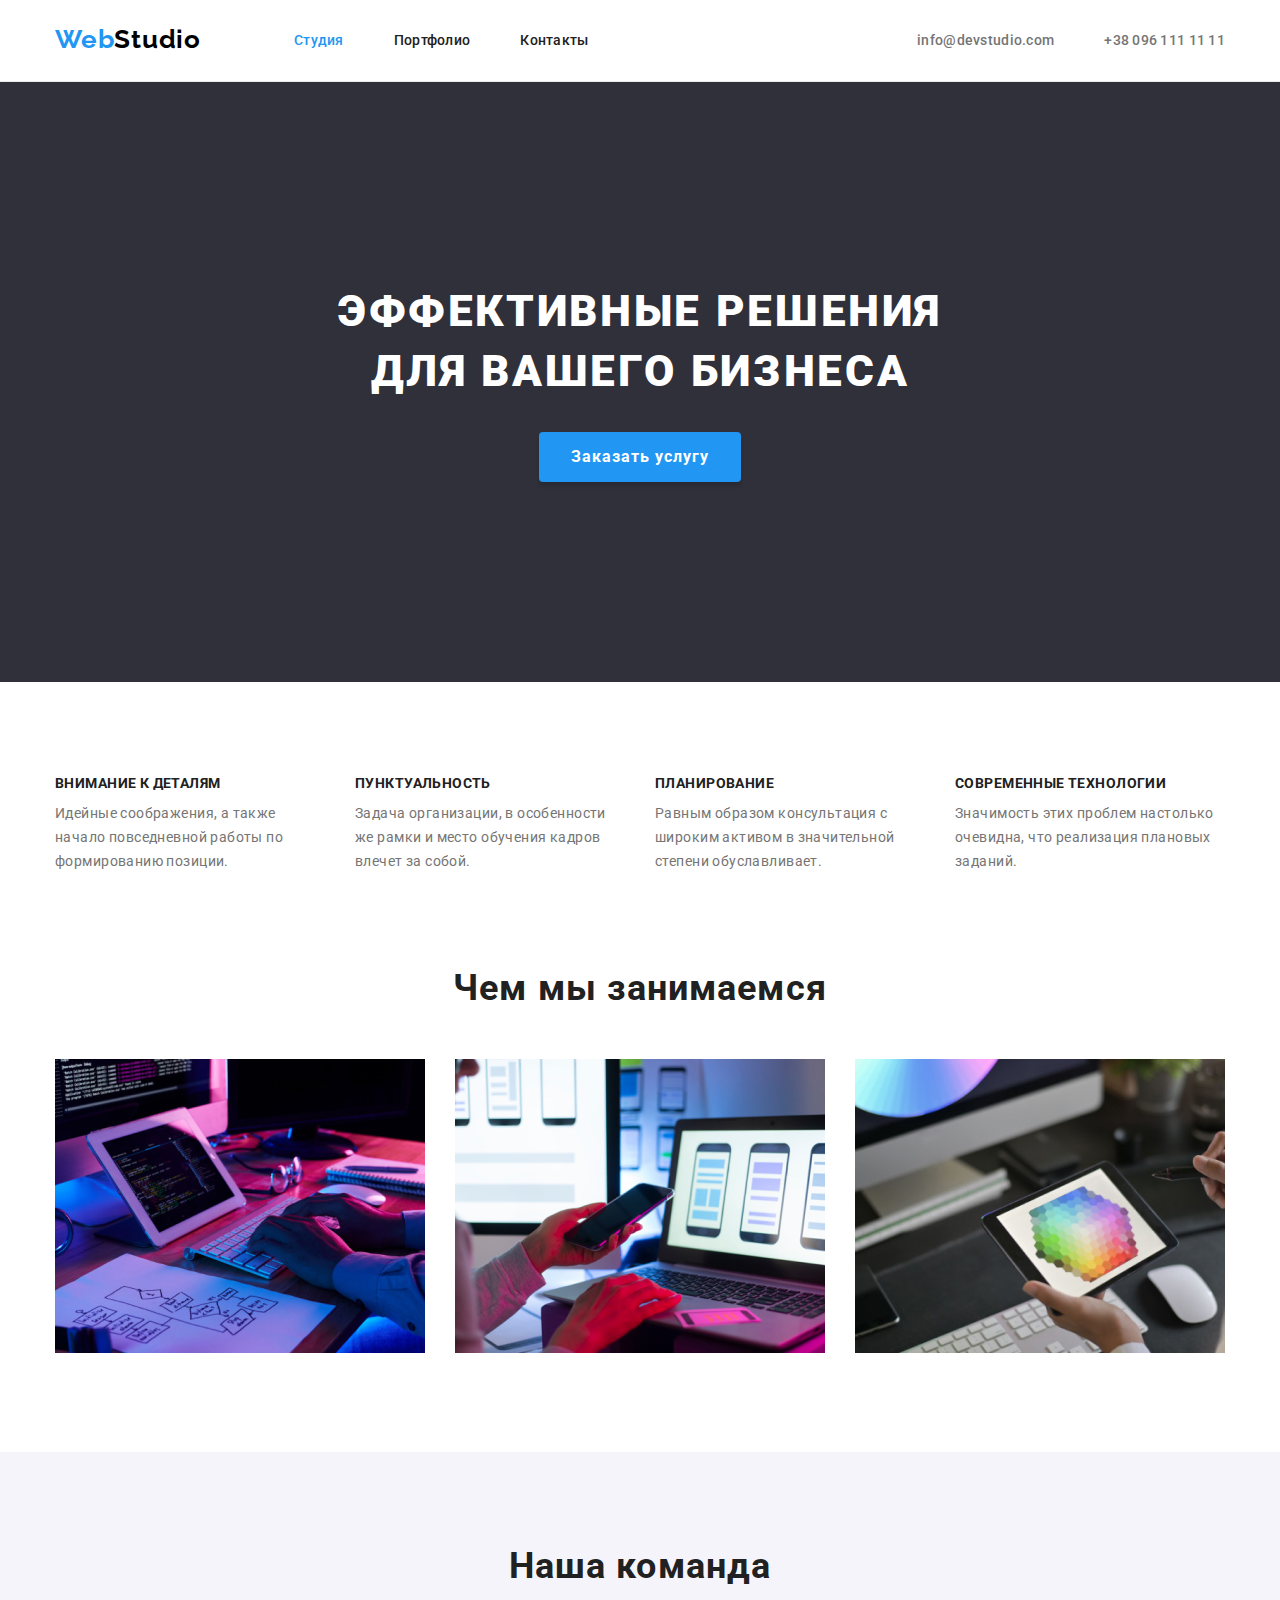
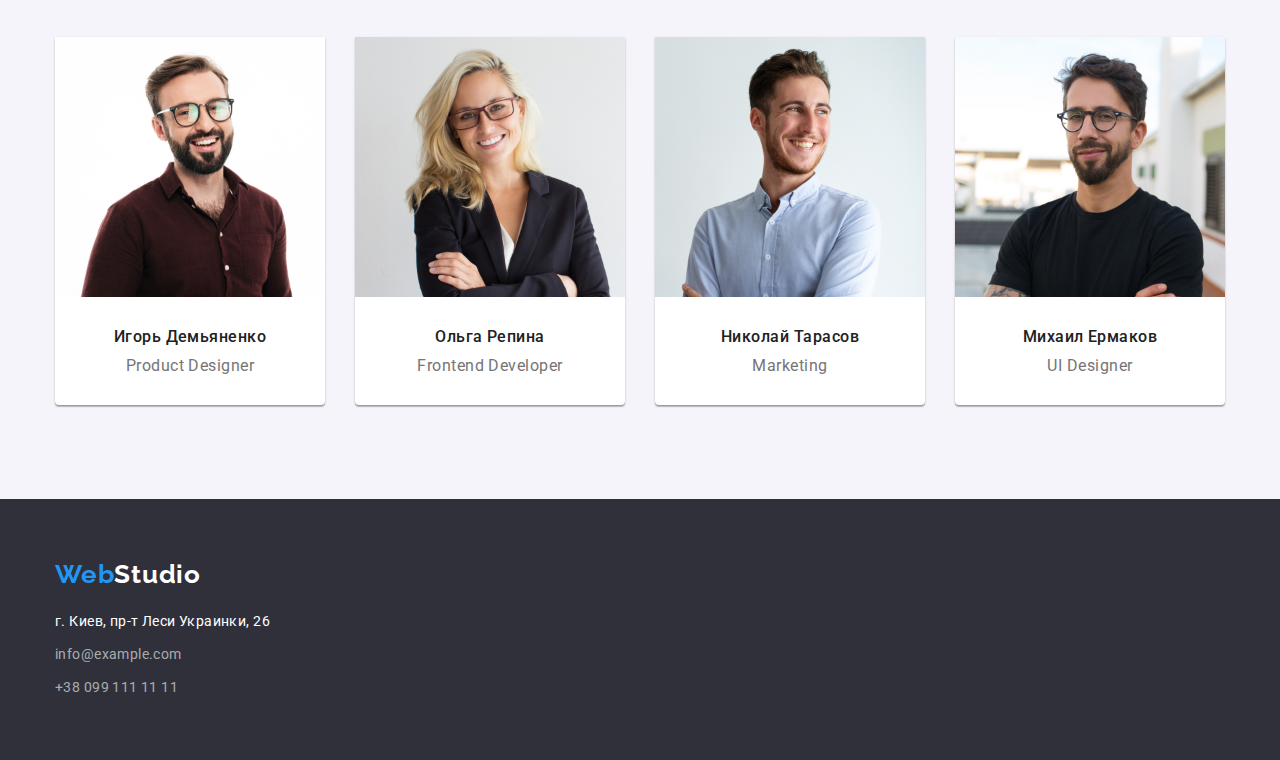
==== index.html @ f36d1ca5 "Додала всі файли" ====
<!DOCTYPE html>
<html lang="ru">
<head>
  <meta charset="UTF-8">
  <meta http-equiv="X-UA-Compatible" content="IE=edge">
  <meta name="viewport" content="width=device-width, initial-scale=1.0">
  <title>WebStudio</title>
  <link rel="preconnect" href="https://fonts.googleapis.com">
  <link rel="preconnect" href="https://fonts.gstatic.com" crossorigin>
  <link href="https://fonts.googleapis.com/css2?family=Raleway:wght@700&family=Roboto:wght@400;500;700;900&display=swap"
    rel="stylesheet">
    <link rel="stylesheet" href="./css/modern-normalize.css">
      <link rel="stylesheet" href="./css/styles.css">
</head>
<body>
  <!-- Шапка сторінки з логотипом (верхній блок)-->
   
  <header class="hdr">
    <div class="container">
    <nav class="main-nav" >
      <a class="logo" href="./index.html"><span class="logo-web">Web</span>Studio</a>
      <!-- Навігація на інші сторінки -->
        <ul class="site-nav list">
          <li class="item"><a class="link studio" href="/index.html">Студия</a></li>
          <li class="item"><a class="link" href="./portfolio.html">Портфолио</a></li>
          <li class="item"><a class="link" href="">Контакты</a></li>
        </ul>
    <ul class="haeder-contact list">
        <li class="item"><a class="h-link" href="mailto:info@devstudio.com">info@devstudio.com</a></li>
        <li class="item"><a class="h-link" href="tel:+380961111111">+38 096 111 11 11</a></li>
    </ul>
  </nav>
    </div>
  </header>
  <!-- Унікальний контент сторінки (3 блоки)-->
  <main>
    <!--Эффективные решения для вашего бизнеса-->
      <section class="order">
        <div class="container">
      <h1 class="section-title one">Эффективные решения для вашего бизнеса</h1>
      <button type="button" class="button-order"> Заказать услугу</button>
    </div>
  </section>
    
    <!--Чем мы занимаемся-->
    <section class="section feature">
      <div class="container">
      <h2 class="feature-title">Особенности</h2>
        <ul class="feature-list list">
          <li class="item">
            <h3 class="title">Внимание к деталям</h3>
            <p>Идейные соображения, а также начало повседневной работы по формированию позиции.</p>
          </li> 
          <li class="item">
            <h3 class="title">Пунктуальность</h3> 
            <p>Задача организации, в особенности же рамки и место обучения кадров влечет за собой.</p>
          </li>
          <li class="item">
              <h3 class="title">Планирование</h3>
              <p>Равным образом консультация с широким активом в значительной степени обуславливает.</p>
          </li>
          <li class="item">
              <h3 class="title">Современные технологии</h3>
              <p>Значимость этих проблем настолько очевидна, что реализация плановых заданий.</p>
          </li>
            </ul>
            </div>
      </section>
      <section class="section work">
        <div class="container">
        <h2 class="section-title work">Чем мы занимаемся</h2>
        <ul class="work-list list">
          <li class="item"><img src="./images/box1.jpg" alt="photo1" width="370"></li>
          <li class="item"><img src="./images/box2.jpg" alt="photo2" width="370"></li>
          <li class="item"><img src="./images/box3.jpg" alt="photo3" width="370"></li>
        </ul>
        </div>
      </section>
    <!--Наша команда-->
    <section class="section team">
      <div class="container">
      <h2 class="section-title team">Наша команда</h2>
      <ul class="team-list list">
        <li class="item">
          <img class="team-card" src="./images/img.jpg" alt="Игорь Демьяненко" width="270">
          <div class="team-title-text">
          <h3 class="title-team" >Игорь Демьяненко</h3>
          <p class="team-text">Product Designer</p></div>
        </li>
        <li class="item">
          <img class="team-card" src="./images/img(1).jpg" alt="Ольга Репина" width="270">
          <div class="team-title-text">
          <h3 class="title-team" >Ольга Репина</h3>
          <p class="team-text">Frontend Developer</p>
        </div>
        </li>
        <li class="item">
          <img class="team-card" src="./images/img(2).jpg" alt="Николай Тарасов" width="270">
          <div class="team-title-text">
          <h3 class="title-team" >Николай Тарасов</h3>
          <p class="team-text">Marketing</p></div>
        </li>
        <li class="item">
          <img class="team-card" src="./images/img(3).jpg" alt="Михаил Ермаков" width="270">
          <div class="team-title-text">
          <h3 class="title-team" >Михаил Ермаков</h3>
          <p class="team-text">UI Designer</p></div>
        </li>
      </ul>
      </div>
    </section>
  </main>
  <!-- Підвал сторінки (нижня частина)-->
  <footer class="footer-list">
    <div class="container footer">
    <!-- Копірайт -->
    <a class="logo-footer" href="./index.html"> <span class="logo-web">Web</span>Studio</a>
    <!-- Посилання на соцмережі -->
    <address>
    <ul class="contact list">
      <li><a class="contact-adres" href="https://goo.gl/maps/HZU3c6R3okZjk7ic6" target="_blank" rel="noopener noreferrer">г. Киев, пр-т Леси Украинки, 26</a></li>
      <li><a class="contact-mail" href="mailto:info@example.com">info@example.com</a></li>
      <li><a class="contact-tel" href="tel:+380991111111">+38 099 111 11 11</a></li>
    </ul>
    </address>
    </div>
  </footer>
</body>
</html>
---- css/styles.css ----
:root{
  --primary-text-color:#757575;
  --title-color:#212121;
  --link-hover-color: #2196F3;
  --primary-bg-color: #2F303A;
  --bg-color-wite: #fff;
  --bg-color-grey: #F5F4FA;

}

body {
margin: 0 0 0 0;  
font-family: Roboto,sans-serif;
background: #fff;
color: var(--primary-text-color);
font-size: 14px;
line-height: 1.33;
}

h2, h3, p {
  margin: 0;
}

ul{
  margin: 0;
  padding: 0;
}


.container {
  width: 1200px;
  margin-top: 0;
  margin-bottom: 0;
  margin-right: auto;
  margin-left: auto;
 padding-left: 15px;
 padding-right: 15px;
}

.list{

padding-top: 0;
padding-bottom: 0;
padding-right: 0;
padding-left: 0;
margin-top: 0;
margin-bottom: 0; 
margin-left: 0; 
margin-right: 0;
list-style: none;
}

.hdr{
border-bottom: 1px solid 
#ECECEC;
}
.main-nav{
  display: flex;
  align-items: center;
}
.logo {
padding-top: 24px;
padding-bottom: 25px;
display: block;
font-family: 'Raleway';
font-weight: 700;
font-size: 26px;
line-height: 1.2;
letter-spacing: 0.03em;
color: black;
text-decoration:none;
}

.logo:hover{
color: var(--link-hover-color);
}

.logo-web{
color: var(--link-hover-color)
}

/* .logo.up{
  display: flex;
  /* margin-left: 215px;
  margin-top: 24px;
  margin-right: 1240px;
  width: 145px;
  height: 31px; */

/* site-nav */
.site-nav{
display: flex; 
margin-left: 93px;
}

/* .site-nav .item:not(:last-child){
  margin-right: 50px;
} */

.site-nav .item + .item{
  margin-left: 50px;
}


.site-nav .link {
display: block;
padding-top: 32px;
padding-bottom: 32px;

color: #212121;
font-style: normal;
font-weight: 500;
font-size: 14px;
line-height: 1.2;
letter-spacing: 0.02em;
text-decoration:none;

}

.site-nav .link:hover,
.site-nav .link:focus
{
color: var(--link-hover-color);
}

.link.studio{
  color: var(--link-hover-color);
}

.haeder-contact {
  display: flex;
  margin-left: auto;
}

.haeder-contact .item + .item {
  margin-left: 50px; 
}

.haeder-contact .h-link {
display: flex;
padding-top: 32px;
padding-bottom: 32px;
color: var(--primary-text-color);
text-decoration:none;
font-style: normal;
font-weight: 500;
font-size: 14px;
line-height: 1.2;
letter-spacing: 0.02em;
}

.haeder-contact .h-link:hover,
.haeder-contact .h-link:focus 
{
color: var(--link-hover-color)
}
 
/* section */
.section-title{
color: var(--title-color);
}

/* .section-title.center
{
  text-align: center;
} */

.order{
background-color: var(--primary-bg-color);
padding-top: 200px;
padding-bottom: 200px;

align-items: center;
text-align: center;

}

.section-title.one
{
margin-top: 0;
margin-bottom: 30px;
margin-left: auto;
margin-right: auto;
width: 696px;
height: 120px;

font-weight: 900;
font-size: 44px;
line-height: 1.36;
letter-spacing: 0.06em;
text-transform: uppercase;
color: #fff;

}

.button-order {
min-width: 200px;
height: 50px;
padding-top: 10px;
padding-bottom: 10px;
padding-right: 32px;
padding-left: 32px;
margin-right: 484px;
margin-left: 484px;

border-radius: 4px;
border: transparent;
background: var(--link-hover-color);
box-shadow: 0px 4px 4px rgba(0, 0, 0, 0.15);
font-family:inherit;
font-weight: 700;
font-size: 16px;
line-height: 1.87;
letter-spacing: 0.06em;

cursor: pointer;
color: #FFFFFF;
}

/* features  Особенности*/
.section.feature{
 padding-top: 94px;
 padding-bottom: 94px;
 padding-left: 0;
 padding-right: 0;
 background-color: var(--bg-color-wite);
}

.feature-list{
  display: flex;
}

.feature-list .item{
  width: 270px;
}

.feature-list .item p{
line-height: 1.71;
letter-spacing: 0.03em;
}

.feature-list .item + .item{
  margin-left: 30px;
}

.feature-title{
font-size: 0;
}

.feature-list .title {
margin-top: 0;
margin-bottom: 10px;

color: var(--title-color);
font-weight: 700;
font-size: 14px;
line-height: 1.14;
letter-spacing: 0.03em;
text-transform: uppercase;
}

/* НАШИ РАБОТЫ */

.section.work{
  background-color: var(--bg-color-wite);
  padding-bottom: 94px;
}
.work-list{
  display: flex;
}

.work-list .item+.item{
  margin-left: 30px;
}



.team-list{
  display: flex;
}

.team-list .item{
background-color: #fff;
box-shadow: 0px 1px 3px rgba(0, 0, 0, 0.12), 0px 1px 1px rgba(0, 0, 0, 0.14), 0px 2px 1px rgba(0, 0, 0, 0.2);
border-radius: 0px 0px 4px 4px;
}

.team-list .item+.item{
  margin-left: 30px;
}
.team-card {
  display: block;
}

.title-team{
margin-bottom: 10px;
font-weight: 500;
font-size: 16px;
text-align: center;
line-height: 1.19;
letter-spacing: 0.03em;
color: var(--title-color);
}

.team-text{


font-size: 16px;
line-height: 1.19;
text-align: center;
letter-spacing: 0.03em;

color: var(--primary-text-color);
}

.team-title-text{
padding-top: 30px;
padding-bottom: 30px;
}

.section-title.work{
margin-bottom: 50px;
}

.section-title.work,
.section-title.team{
margin-top: 0;

font-weight: 700;
font-size: 36px;
line-height: 1.15;
text-align: center;
letter-spacing: 0.03em;

}

.section-title.team{
 
 margin-bottom: 50px;
}
.section.team {
  padding-top: 94px;
  padding-bottom: 94px;
  background: #F5F4FA;
}


/* footer */
.logo-footer{
display: block;

margin-bottom:20px;

font-family: 'Raleway';
font-weight: 700;
font-size: 26px;
line-height: 1.19;
letter-spacing: 0.03em;
color: #fff;
text-decoration:none;
}

.logo-footer:hover{
color: var(--link-hover-color);
}

.footer-list{
padding-top: 60px;
padding-bottom: 60px;
background-color: var(--primary-bg-color);
}

.contact-adres{
display: block;
margin-bottom: 9px;
font-style: normal;
font-size: 14px;
line-height: 1.71;
letter-spacing: 0.03em;
text-decoration:none;
color: #FFFFFF;
}

.contact-mail{
  display: block;
margin-bottom: 9px;
}

.contact-tel{
  display: block;

}

.contact-mail, .contact-tel{
color:rgba(255, 255,255, 0.6);
font-style: normal;
font-size: 14px;
line-height: 1.71;
letter-spacing: 0.03em;
text-decoration:none;
}

.contact-adres:hover,
.contact-mail:hover,
.contact-tel:hover{
  color: var(--link-hover-color);
}

.contact-adres:focus,
.contact-mail:focus,
.contact-tel:focus{
  color: var(--link-hover-color);
}

/* PORTFOLIO STYLES */

.portfolio-sec{
padding-top: 94px;
padding-bottom: 94px;
}
.link.portfolio{
  color: var(--link-hover-color);
}

.portf-title {
font-size: 0;
}

.buttons-port.list{
display: flex;
margin-bottom: 50px;
justify-content: center;

}

.buttons-port .item + .item{
  margin-left: 8px;
}

.button-portf{
padding-top: 6px;  
padding-bottom: 6px;
padding-right: 22px;
padding-left: 22px;
height: 38px;
background: #F5F4FA;
border: none;
border-radius: 4px;


font-family: inherit;
font-weight: 500;
font-size: 16px;
line-height: 1.62;
text-align: center;
letter-spacing: 0.03em;
cursor: pointer;
}

.button-portf:hover,
.button-portf:focus{
background: #2196F3;
box-shadow: 0px 3px 1px rgba(0, 0, 0, 0.1), 0px 1px 2px rgba(0, 0, 0, 0.08), 0px 2px 2px rgba(0, 0, 0, 0.12);
color: #FFFFFF;
}
.portfolio-list .item{
width: 370px;
margin: 15px;
}

.portfolio-list {
  display:flex;
  flex-wrap: wrap;
  margin: -15px;
 
}

.portf-card{
display: block;
}


.portf-list-title{

margin-bottom: 4px;

font-weight: 700;
font-size: 18px;
line-height: 2;
letter-spacing: 0.06em;
color: var(--title-color);
}

.portf-text{


font-size: 16px;
line-height: 1.88;
letter-spacing: 0.03em; 
color:var(--primary-text-color);
}

.card-border{
padding-top: 20px;
padding-bottom: 20px;
padding-left: 24px; 
padding-right: 24px;
margin: 0;
  border-left: 1px solid #EEEEEE;
  border-right: 1px solid #EEEEEE;
  border-bottom: 1px solid #EEEEEE;
}

/*
колір основного тексту #212121
колір h1 #FFFFFF
колір web #2196F3
колір p, mail tel (header) #757575
колір background #2F303A
колір background наша команда #F5F4FA ;
колір*/

/* ФОРМУЛА від ширини відняти суму зазорів, поділити на кількість елементів в рядку і забрати у останніх марджин */

/* .portfolio-list .item:nth-child(3n){
  margin-right: 0;
} */
/* .portfolio-list .item:nth-last-child(-n+3){
margin-bottom: 0;
} */
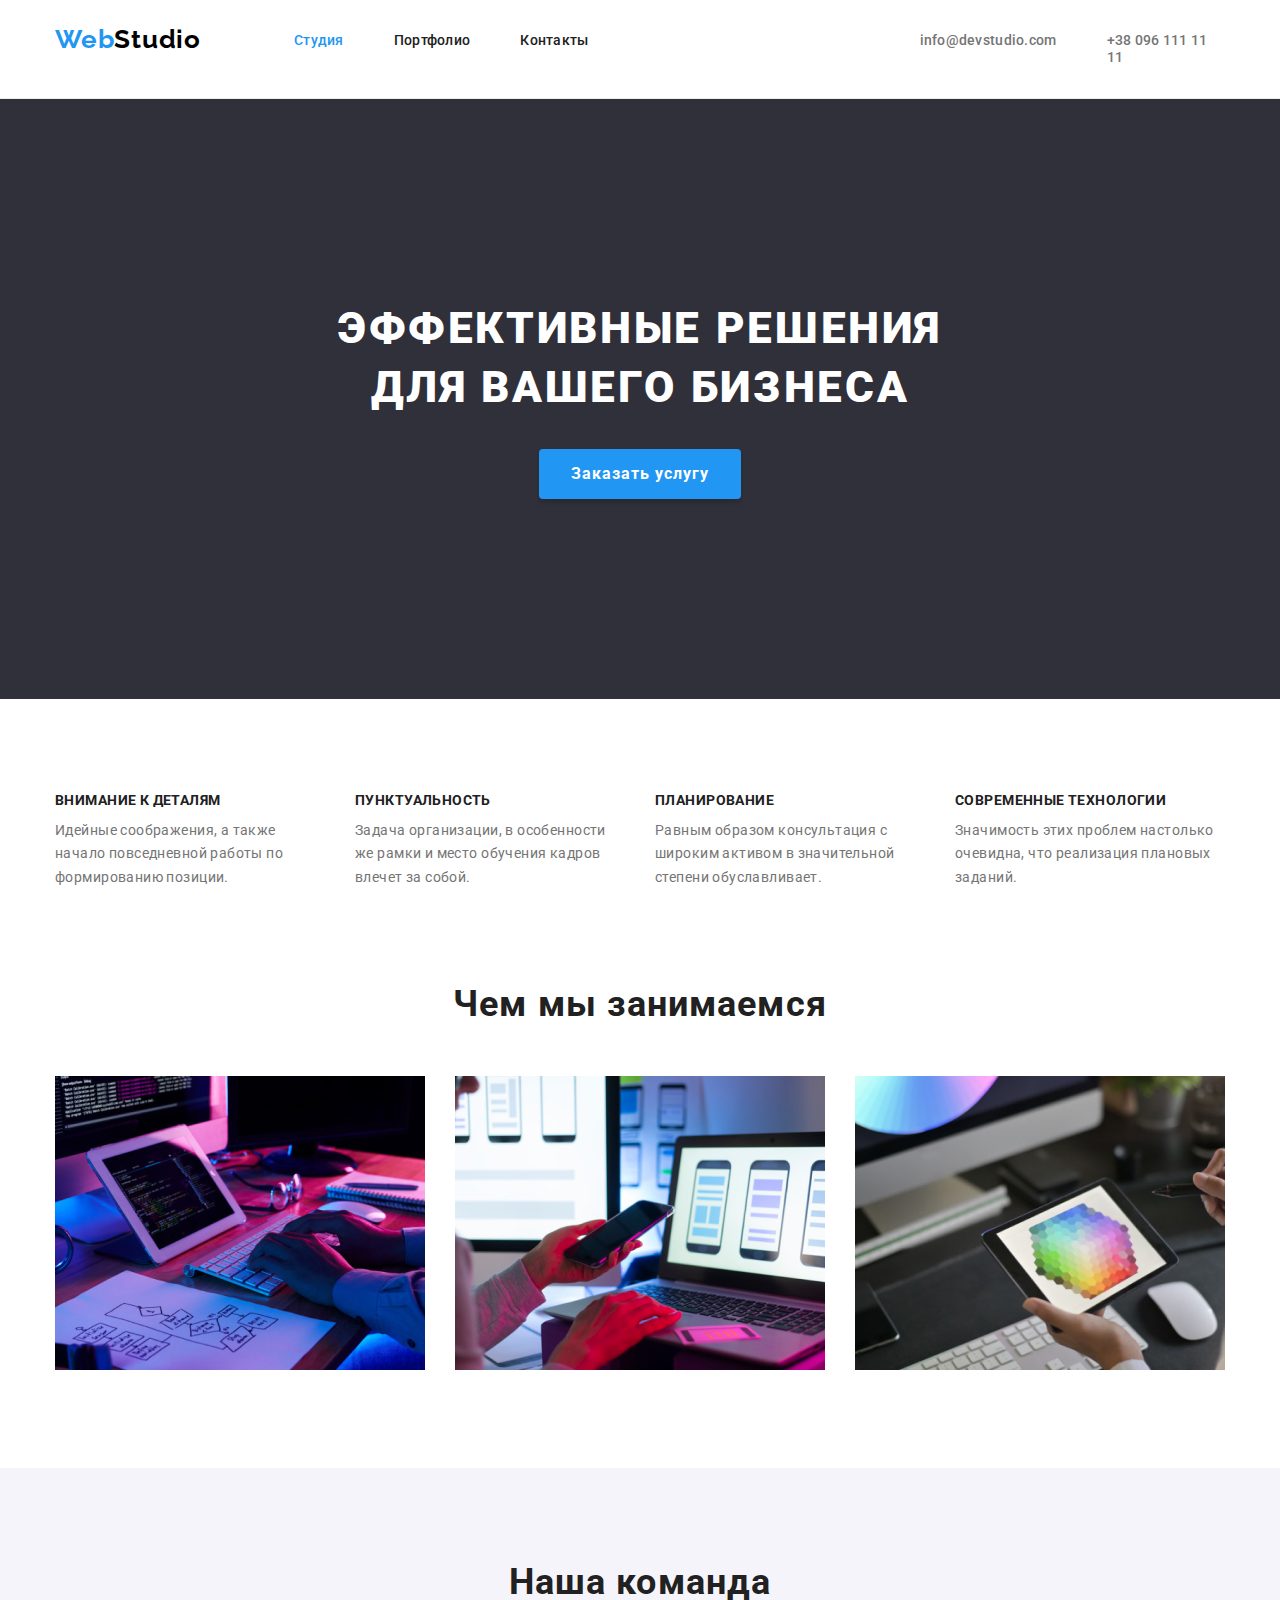
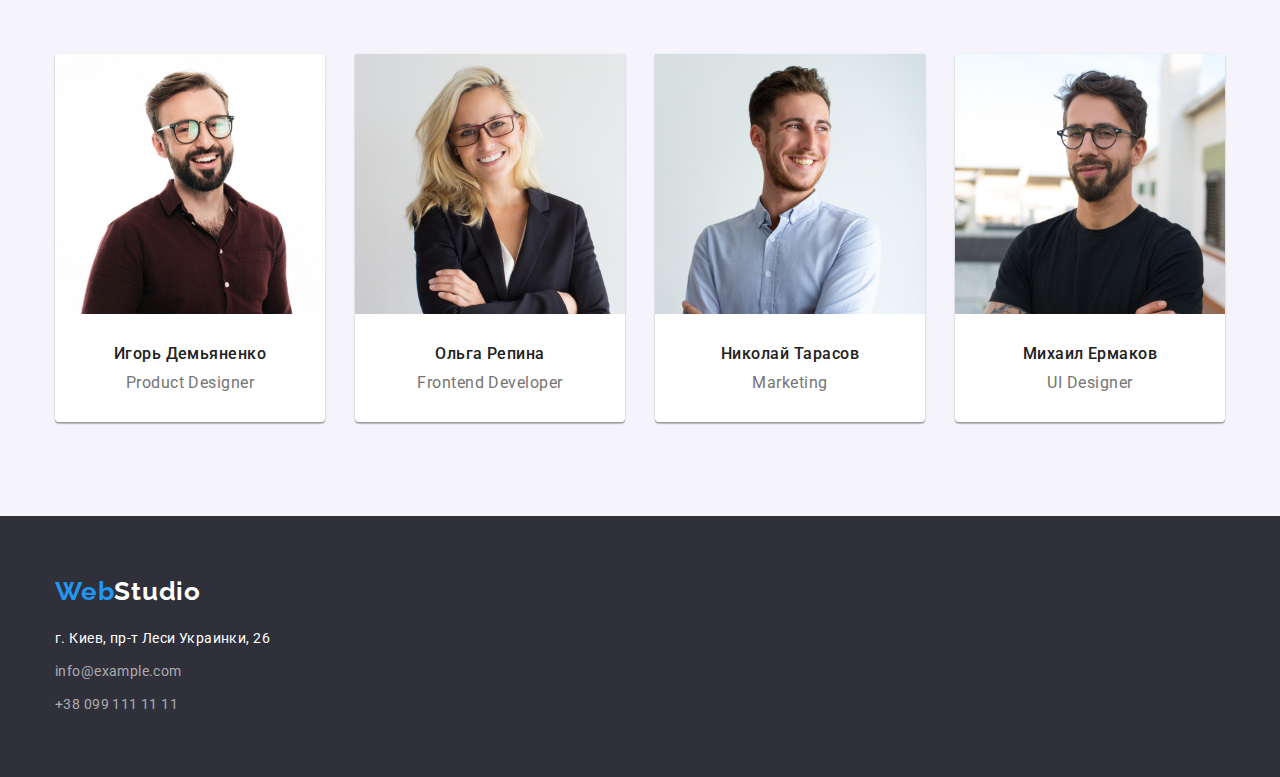
==== commit fe62122f: "пофіксила хедер" ====
--- a/index.html
+++ b/index.html
@@ -16,7 +16,7 @@
   <!-- Шапка сторінки з логотипом (верхній блок)-->
    
   <header class="hdr">
-    <div class="container">
+    <div class="container nav-contact">
     <nav class="main-nav" >
       <a class="logo" href="./index.html"><span class="logo-web">Web</span>Studio</a>
       <!-- Навігація на інші сторінки -->
@@ -25,11 +25,11 @@
           <li class="item"><a class="link" href="./portfolio.html">Портфолио</a></li>
           <li class="item"><a class="link" href="">Контакты</a></li>
         </ul>
+        </nav>
     <ul class="haeder-contact list">
         <li class="item"><a class="h-link" href="mailto:info@devstudio.com">info@devstudio.com</a></li>
         <li class="item"><a class="h-link" href="tel:+380961111111">+38 096 111 11 11</a></li>
     </ul>
-  </nav>
     </div>
   </header>
   <!-- Унікальний контент сторінки (3 блоки)-->
--- a/css/styles.css
+++ b/css/styles.css
@@ -55,9 +55,15 @@
 #ECECEC;
 }
 .main-nav{
-  display: flex;
-  align-items: center;
-}
+display: flex;
+margin-right: 0;
+}
+
+.container.nav-contact{
+display: flex;
+}
+
+
 .logo {
 padding-top: 24px;
 padding-bottom: 25px;
@@ -127,13 +133,15 @@
   color: var(--link-hover-color);
 }
 
-.haeder-contact {
+.haeder-contact.list{
   display: flex;
-  margin-left: auto;
+margin-left: 331px;
+
 }
 
 .haeder-contact .item + .item {
   margin-left: 50px; 
+
 }
 
 .haeder-contact .h-link {
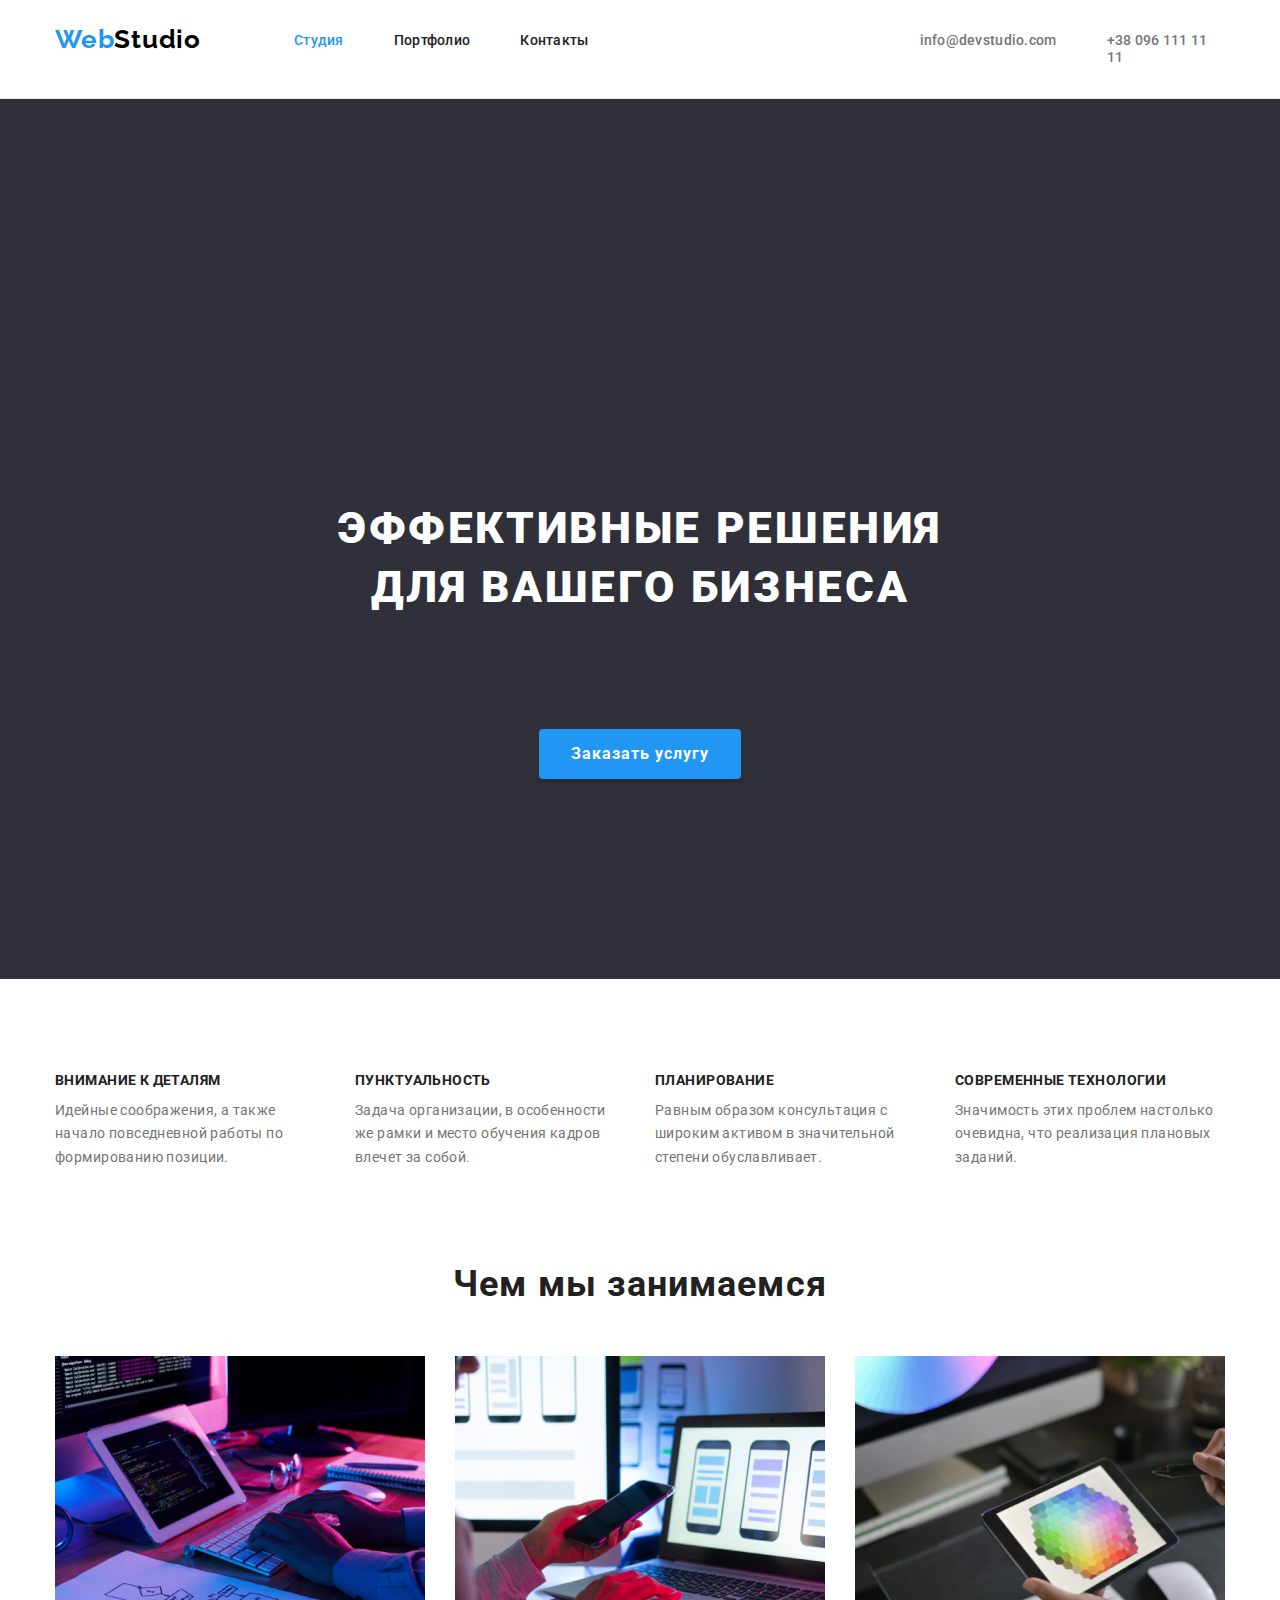
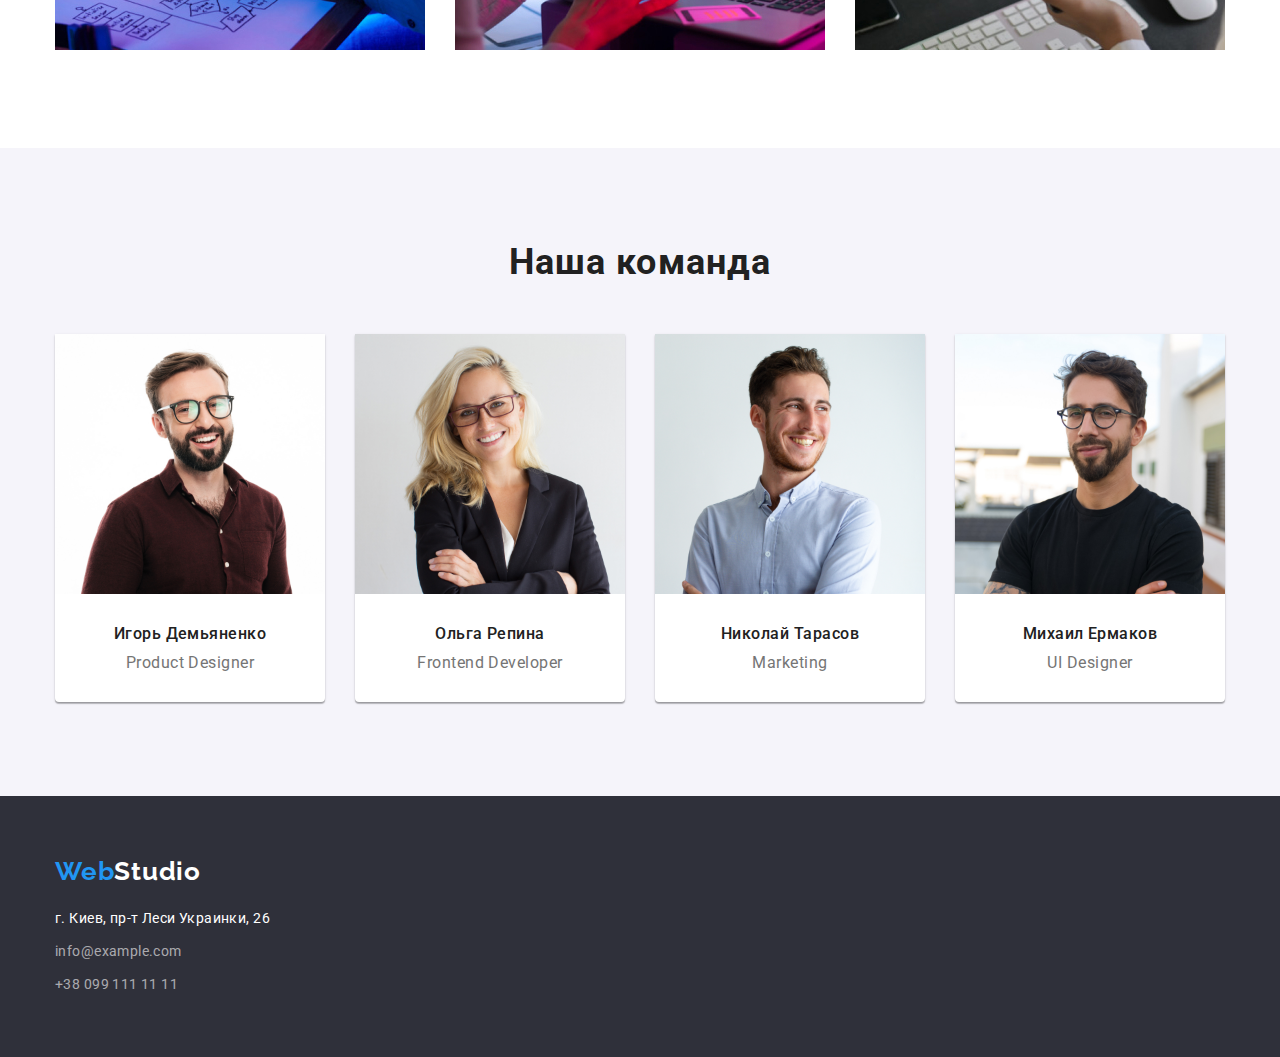
==== commit 5c7bce7b: "Привела код в порядок" ====
--- a/index.html
+++ b/index.html
@@ -16,9 +16,9 @@
   <!-- Шапка сторінки з логотипом (верхній блок)-->
    
   <header class="hdr">
-    <div class="container nav-contact">
-    <nav class="main-nav" >
-      <a class="logo" href="./index.html"><span class="logo-web">Web</span>Studio</a>
+    <div class="container hdr-nav-contact">
+    <nav class="hdr-nav" >
+      <a class="logo" href="./index.html"><span>Web</span>Studio</a>
       <!-- Навігація на інші сторінки -->
         <ul class="site-nav list">
           <li class="item"><a class="link studio" href="/index.html">Студия</a></li>
@@ -26,19 +26,19 @@
           <li class="item"><a class="link" href="">Контакты</a></li>
         </ul>
         </nav>
-    <ul class="haeder-contact list">
-        <li class="item"><a class="h-link" href="mailto:info@devstudio.com">info@devstudio.com</a></li>
-        <li class="item"><a class="h-link" href="tel:+380961111111">+38 096 111 11 11</a></li>
+    <ul class="hdr-contact list">
+        <li class="item"><a class="hdr-link" href="mailto:info@devstudio.com">info@devstudio.com</a></li>
+        <li class="item"><a class="hdr-link" href="tel:+380961111111">+38 096 111 11 11</a></li>
     </ul>
     </div>
   </header>
   <!-- Унікальний контент сторінки (3 блоки)-->
   <main>
     <!--Эффективные решения для вашего бизнеса-->
-      <section class="order">
+      <section class="section hero">
         <div class="container">
-      <h1 class="section-title one">Эффективные решения для вашего бизнеса</h1>
-      <button type="button" class="button-order"> Заказать услугу</button>
+      <h1 class="section-title hero">Эффективные решения для вашего бизнеса</h1>
+      <button type="button" class="btn-order"> Заказать услугу</button>
     </div>
   </section>
     
@@ -84,26 +84,26 @@
         <li class="item">
           <img class="team-card" src="./images/img.jpg" alt="Игорь Демьяненко" width="270">
           <div class="team-title-text">
-          <h3 class="title-team" >Игорь Демьяненко</h3>
+          <h3 class="title-team-card" >Игорь Демьяненко</h3>
           <p class="team-text">Product Designer</p></div>
         </li>
         <li class="item">
           <img class="team-card" src="./images/img(1).jpg" alt="Ольга Репина" width="270">
           <div class="team-title-text">
-          <h3 class="title-team" >Ольга Репина</h3>
+          <h3 class="title-team-card" >Ольга Репина</h3>
           <p class="team-text">Frontend Developer</p>
         </div>
         </li>
         <li class="item">
           <img class="team-card" src="./images/img(2).jpg" alt="Николай Тарасов" width="270">
           <div class="team-title-text">
-          <h3 class="title-team" >Николай Тарасов</h3>
+          <h3 class="title-team-card" >Николай Тарасов</h3>
           <p class="team-text">Marketing</p></div>
         </li>
         <li class="item">
           <img class="team-card" src="./images/img(3).jpg" alt="Михаил Ермаков" width="270">
           <div class="team-title-text">
-          <h3 class="title-team" >Михаил Ермаков</h3>
+          <h3 class="title-team-card" >Михаил Ермаков</h3>
           <p class="team-text">UI Designer</p></div>
         </li>
       </ul>
@@ -114,7 +114,7 @@
   <footer class="footer-list">
     <div class="container footer">
     <!-- Копірайт -->
-    <a class="logo-footer" href="./index.html"> <span class="logo-web">Web</span>Studio</a>
+    <a class="logo-footer" href="./index.html"> <span>Web</span>Studio</a>
     <!-- Посилання на соцмережі -->
     <address>
     <ul class="contact list">
--- a/css/styles.css
+++ b/css/styles.css
@@ -2,10 +2,11 @@
   --primary-text-color:#757575;
   --title-color:#212121;
   --link-hover-color: #2196F3;
+  --accent-color: #2196F3;
+  --btn-color:#2196F3;
   --primary-bg-color: #2F303A;
-  --bg-color-wite: #fff;
-  --bg-color-grey: #F5F4FA;
-
+  --bg-prioritet-color: #fff;
+  --bg-another-color: #F5F4FA;
 }
 
 body {
@@ -38,7 +39,6 @@
 }
 
 .list{
-
 padding-top: 0;
 padding-bottom: 0;
 padding-right: 0;
@@ -50,16 +50,18 @@
 list-style: none;
 }
 
+/* ========HEADER======= */
+
 .hdr{
 border-bottom: 1px solid 
 #ECECEC;
 }
-.main-nav{
+.hdr-nav{
 display: flex;
 margin-right: 0;
 }
 
-.container.nav-contact{
+.hdr-nav-contact{
 display: flex;
 }
 
@@ -81,17 +83,9 @@
 color: var(--link-hover-color);
 }
 
-.logo-web{
-color: var(--link-hover-color)
-}
-
-/* .logo.up{
-  display: flex;
-  /* margin-left: 215px;
-  margin-top: 24px;
-  margin-right: 1240px;
-  width: 145px;
-  height: 31px; */
+.logo span{
+color: var(--accent-color)
+}
 
 /* site-nav */
 .site-nav{
@@ -130,21 +124,21 @@
 }
 
 .link.studio{
-  color: var(--link-hover-color);
-}
-
-.haeder-contact.list{
+  color: var(--accent-color);
+}
+
+.hdr-contact.list{
   display: flex;
 margin-left: 331px;
 
 }
 
-.haeder-contact .item + .item {
+.hdr-contact .item + .item {
   margin-left: 50px; 
 
 }
 
-.haeder-contact .h-link {
+.hdr-contact .hdr-link {
 display: flex;
 padding-top: 32px;
 padding-bottom: 32px;
@@ -157,33 +151,27 @@
 letter-spacing: 0.02em;
 }
 
-.haeder-contact .h-link:hover,
-.haeder-contact .h-link:focus 
+.hdr-contact .hdr-link:hover,
+.hdr-contact .hdr-link:focus 
 {
-color: var(--link-hover-color)
+color: var(--accent-color)
 }
  
-/* section */
-.section-title{
-color: var(--title-color);
-}
-
-/* .section-title.center
-{
-  text-align: center;
-} */
-
-.order{
+/* ========ORDER======= */
+/* Эффективные решения для вашего бизнеса */
+
+.hero{
 background-color: var(--primary-bg-color);
 padding-top: 200px;
 padding-bottom: 200px;
-
 align-items: center;
 text-align: center;
-
-}
-
-.section-title.one
+}
+
+.section-title{
+color: var(--title-color);
+}
+.section-title.hero
 {
 margin-top: 0;
 margin-bottom: 30px;
@@ -201,7 +189,7 @@
 
 }
 
-.button-order {
+.btn-order {
 min-width: 200px;
 height: 50px;
 padding-top: 10px;
@@ -213,7 +201,7 @@
 
 border-radius: 4px;
 border: transparent;
-background: var(--link-hover-color);
+background: var(--btn-color);
 box-shadow: 0px 4px 4px rgba(0, 0, 0, 0.15);
 font-family:inherit;
 font-weight: 700;
@@ -225,8 +213,10 @@
 color: #FFFFFF;
 }
 
-/* features  Особенности*/
-.section.feature{
+
+/* ======FEATURES===== */
+/* features Особенности*/
+.feature{
  padding-top: 94px;
  padding-bottom: 94px;
  padding-left: 0;
@@ -234,6 +224,10 @@
  background-color: var(--bg-color-wite);
 }
 
+.feature-title{
+font-size: 0;
+}
+
 .feature-list{
   display: flex;
 }
@@ -249,10 +243,6 @@
 
 .feature-list .item + .item{
   margin-left: 30px;
-}
-
-.feature-title{
-font-size: 0;
 }
 
 .feature-list .title {
@@ -267,12 +257,17 @@
 text-transform: uppercase;
 }
 
-/* НАШИ РАБОТЫ */
+/* =======WORK======== */
+/* ЧЕМ МЫ ЗАНИМАЕМСЯ */
 
 .section.work{
   background-color: var(--bg-color-wite);
   padding-bottom: 94px;
 }
+.section-title.work{
+margin-bottom: 50px;
+}
+
 .work-list{
   display: flex;
 }
@@ -281,8 +276,30 @@
   margin-left: 30px;
 }
 
-
-
+/* =======TEAM======= */
+/* Наша команда */
+
+.section.team {
+  padding-top: 94px;
+  padding-bottom: 94px;
+  background-color: var(--bg-another-color);
+
+}
+
+.section-title.work,
+.section-title.team{
+margin-top: 0;
+font-weight: 700;
+font-size: 36px;
+line-height: 1.15;
+text-align: center;
+letter-spacing: 0.03em;
+
+}
+
+.section-title.team{
+ margin-bottom: 50px;
+}
 .team-list{
   display: flex;
 }
@@ -300,7 +317,7 @@
   display: block;
 }
 
-.title-team{
+.title-team-card{
 margin-bottom: 10px;
 font-weight: 500;
 font-size: 16px;
@@ -326,34 +343,14 @@
 padding-bottom: 30px;
 }
 
-.section-title.work{
-margin-bottom: 50px;
-}
-
-.section-title.work,
-.section-title.team{
-margin-top: 0;
-
-font-weight: 700;
-font-size: 36px;
-line-height: 1.15;
-text-align: center;
-letter-spacing: 0.03em;
-
-}
-
-.section-title.team{
- 
- margin-bottom: 50px;
-}
-.section.team {
-  padding-top: 94px;
-  padding-bottom: 94px;
-  background: #F5F4FA;
-}
-
-
-/* footer */
+
+/*========FOOTER========*/
+.footer-list{
+padding-top: 60px;
+padding-bottom: 60px;
+background-color: var(--primary-bg-color);
+}
+
 .logo-footer{
 display: block;
 
@@ -368,15 +365,16 @@
 text-decoration:none;
 }
 
+.logo-footer span{
+  color: var(--accent-color);
+
+}
+
 .logo-footer:hover{
 color: var(--link-hover-color);
 }
 
-.footer-list{
-padding-top: 60px;
-padding-bottom: 60px;
-background-color: var(--primary-bg-color);
-}
+
 
 .contact-adres{
 display: block;
@@ -419,33 +417,38 @@
 .contact-tel:focus{
   color: var(--link-hover-color);
 }
-
+/* ================= */
 /* PORTFOLIO STYLES */
-
-.portfolio-sec{
+/* ================= */
+
+.link.portfolio{
+  color: var(--accent-color);
+}
+
+.portfolio-section{
 padding-top: 94px;
 padding-bottom: 94px;
 }
-.link.portfolio{
-  color: var(--link-hover-color);
-}
+
 
 .portf-title {
 font-size: 0;
 }
 
-.buttons-port.list{
+/* ===СПИСОК КНОПОК=== */
+
+.buttons-portf.list{
 display: flex;
 margin-bottom: 50px;
 justify-content: center;
 
 }
 
-.buttons-port .item + .item{
+.buttons-portf .item + .item{
   margin-left: 8px;
 }
 
-.button-portf{
+.btn-portf{
 padding-top: 6px;  
 padding-bottom: 6px;
 padding-right: 22px;
@@ -465,12 +468,15 @@
 cursor: pointer;
 }
 
-.button-portf:hover,
-.button-portf:focus{
-background: #2196F3;
+.btn-portf:hover,
+.btn-portf:focus{
+background: var(--link-hover-color);
 box-shadow: 0px 3px 1px rgba(0, 0, 0, 0.1), 0px 1px 2px rgba(0, 0, 0, 0.08), 0px 2px 2px rgba(0, 0, 0, 0.12);
 color: #FFFFFF;
 }
+
+/*===ПОРТФОЛІО РОБІТ=== */
+
 .portfolio-list .item{
 width: 370px;
 margin: 15px;
@@ -480,13 +486,11 @@
   display:flex;
   flex-wrap: wrap;
   margin: -15px;
- 
 }
 
 .portf-card{
 display: block;
 }
-
 
 .portf-list-title{
 
@@ -499,9 +503,7 @@
 color: var(--title-color);
 }
 
-.portf-text{
-
-
+.portf-list-text{
 font-size: 16px;
 line-height: 1.88;
 letter-spacing: 0.03em; 
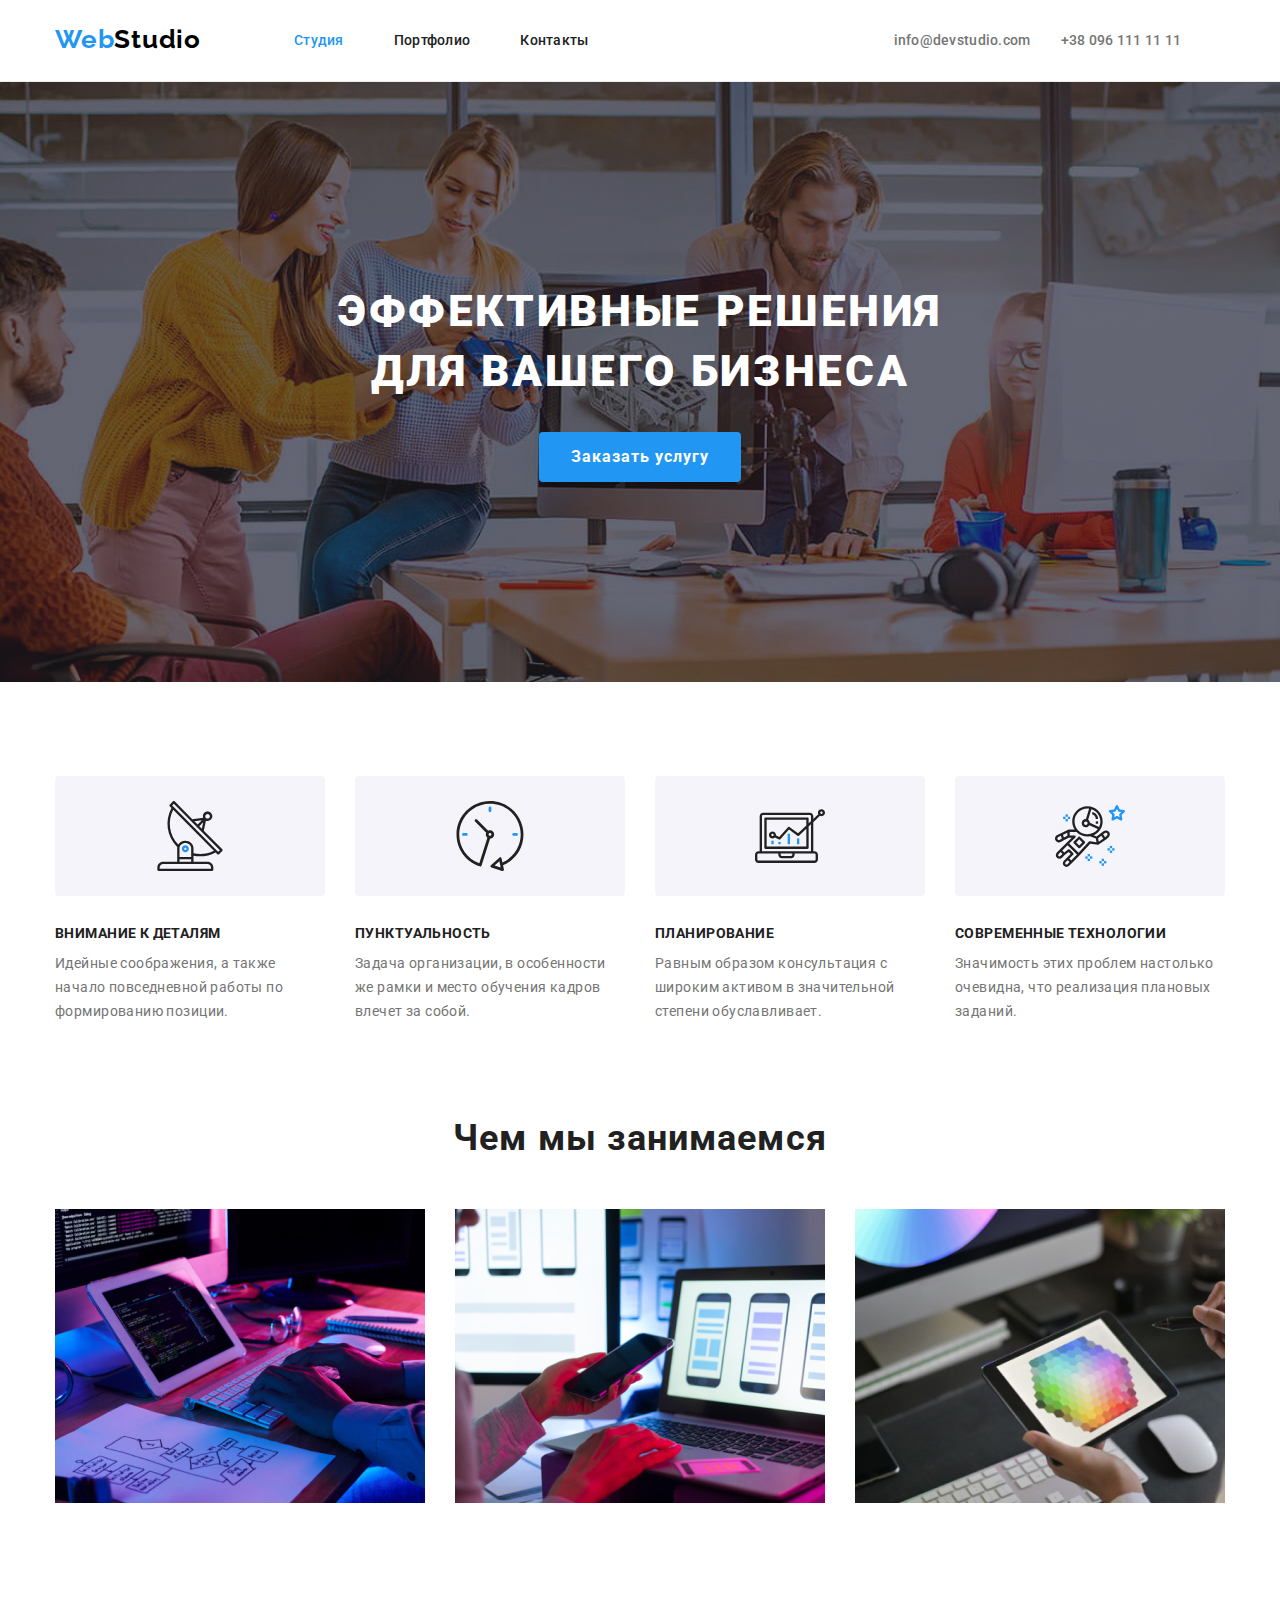
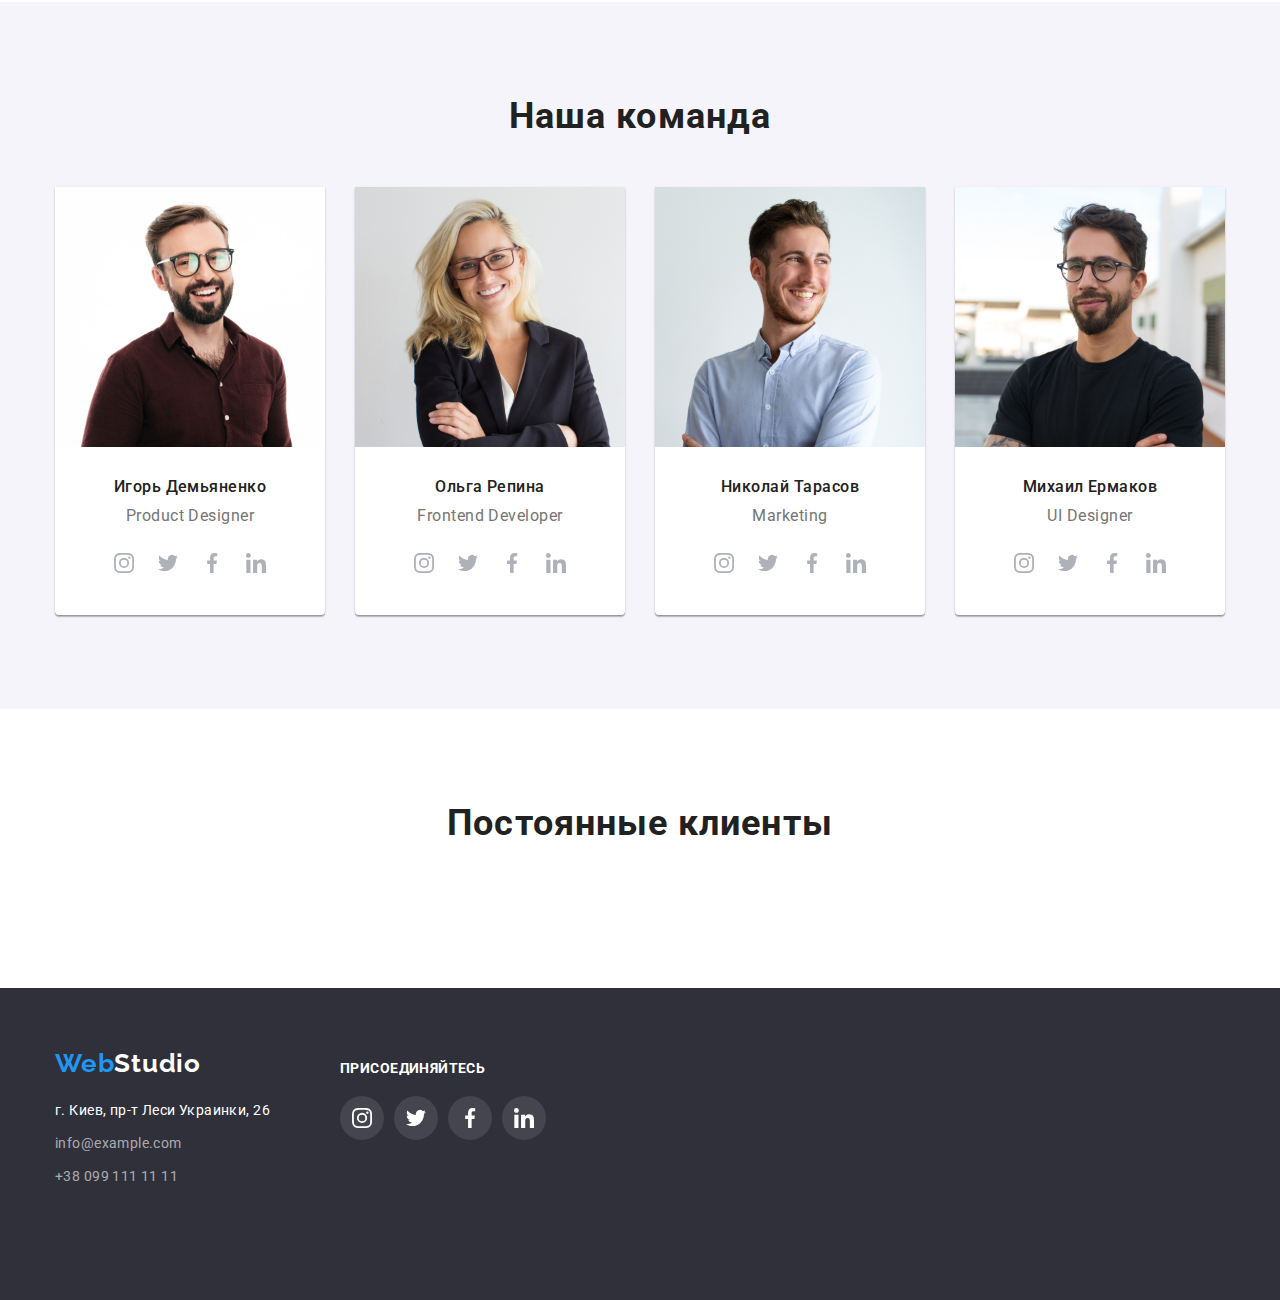
==== commit 2f3b6136: "взрив мозку" ====
--- a/index.html
+++ b/index.html
@@ -27,8 +27,8 @@
         </ul>
         </nav>
     <ul class="hdr-contact list">
-        <li class="item"><a class="hdr-link" href="mailto:info@devstudio.com">info@devstudio.com</a></li>
-        <li class="item"><a class="hdr-link" href="tel:+380961111111">+38 096 111 11 11</a></li>
+        <li class="item"><a class="hdr-link mail" href="mailto:info@devstudio.com">info@devstudio.com</a></li>
+        <li class="item"><a class="hdr-link tel" href="tel:+380961111111">+38 096 111 11 11</a></li>
     </ul>
     </div>
   </header>
@@ -42,30 +42,31 @@
     </div>
   </section>
     
-    <!--Чем мы занимаемся-->
+   <!-- Cписок особливостей -->
     <section class="section feature">
       <div class="container">
       <h2 class="feature-title">Особенности</h2>
         <ul class="feature-list list">
-          <li class="item">
+          <li class="item icon-antena">
             <h3 class="title">Внимание к деталям</h3>
             <p>Идейные соображения, а также начало повседневной работы по формированию позиции.</p>
           </li> 
-          <li class="item">
+          <li class="item icon-clock">
             <h3 class="title">Пунктуальность</h3> 
             <p>Задача организации, в особенности же рамки и место обучения кадров влечет за собой.</p>
           </li>
-          <li class="item">
+          <li class="item icon-diagram">
               <h3 class="title">Планирование</h3>
               <p>Равным образом консультация с широким активом в значительной степени обуславливает.</p>
           </li>
-          <li class="item">
+          <li class="item icon-astro">
               <h3 class="title">Современные технологии</h3>
               <p>Значимость этих проблем настолько очевидна, что реализация плановых заданий.</p>
           </li>
             </ul>
             </div>
       </section>
+      <!--Чем мы занимаемся-->
       <section class="section work">
         <div class="container">
         <h2 class="section-title work">Чем мы занимаемся</h2>
@@ -85,45 +86,225 @@
           <img class="team-card" src="./images/img.jpg" alt="Игорь Демьяненко" width="270">
           <div class="team-title-text">
           <h3 class="title-team-card" >Игорь Демьяненко</h3>
-          <p class="team-text">Product Designer</p></div>
+          <p class="team-text">Product Designer</p>
+          <ul class="team-link-list list">
+            <li class="team-link-item">
+              <a href="" class="social">
+                <svg class="link-icon inst">
+                  <use href="./images/icons/symbol-defs2.svg#icon-instagram" ></use>
+                </svg>
+              </a>
+            </li>
+            <li class="team-link-item">
+              <a href="" class="social">
+                <svg class="link-icon twitter">
+                  <use href="./images/icons/symbol-defs2.svg#icon-twitter" ></use>
+                </svg>
+              </a>
+            </li>
+            <li class="team-link-item">
+              <a href="" class="social">
+                <svg class="link-icon facebook"
+                >
+                  <use href="./images/icons/symbol-defs2.svg#icon-facebook" ></use>
+                </svg>
+              </a>
+            </li>
+            <li class="team-link-item">
+              <a href="" class="social">
+                <svg class="link-icon linkedin">
+                  <use href="./images/icons/symbol-defs2.svg#icon-linkedin" ></use>
+                </svg>
+              </a>
+            </li>
+          </ul>
+        </div>
         </li>
         <li class="item">
           <img class="team-card" src="./images/img(1).jpg" alt="Ольга Репина" width="270">
           <div class="team-title-text">
           <h3 class="title-team-card" >Ольга Репина</h3>
           <p class="team-text">Frontend Developer</p>
+          <ul class="team-link-list list">
+            <li class="team-link-item">
+              <a href="" class="social">
+                <svg class="link-icon inst">
+                  <use href="./images/icons/symbol-defs2.svg#icon-instagram"></use>
+                </svg>
+              </a>
+            </li>
+            <li class="team-link-item">
+              <a href="" class="social">
+                <svg class="link-icon twitter">
+                  <use href="./images/icons/symbol-defs2.svg#icon-twitter"></use>
+                </svg>
+              </a>
+            </li>
+            <li class="team-link-item">
+              <a href="" class="social">
+                <svg class="link-icon facebook">
+                  <use href="./images/icons/symbol-defs2.svg#icon-facebook"></use>
+                </svg>
+              </a>
+            </li>
+            <li class="team-link-item">
+              <a href="" class="social">
+                <svg class="link-icon linkedin">
+                  <use href="./images/icons/symbol-defs2.svg#icon-linkedin"></use>
+                </svg>
+              </a>
+            </li>
+          </ul>
         </div>
         </li>
         <li class="item">
           <img class="team-card" src="./images/img(2).jpg" alt="Николай Тарасов" width="270">
           <div class="team-title-text">
           <h3 class="title-team-card" >Николай Тарасов</h3>
-          <p class="team-text">Marketing</p></div>
+          <p class="team-text">Marketing</p>
+          <ul class="team-link-list list">
+            <li class="team-link-item">
+              <a href="" class="social">
+                <svg class="link-icon inst">
+                  <use href="./images/icons/symbol-defs2.svg#icon-instagram"></use>
+                </svg>
+              </a>
+            </li>
+            <li class="team-link-item">
+              <a href="" class="social">
+                <svg class="link-icon twitter">
+                  <use href="./images/icons/symbol-defs2.svg#icon-twitter"></use>
+                </svg>
+              </a>
+            </li>
+            <li class="team-link-item">
+              <a href="" class="social">
+                <svg class="link-icon facebook">
+                  <use href="./images/icons/symbol-defs2.svg#icon-facebook"></use>
+                </svg>
+              </a>
+            </li>
+            <li class="team-link-item">
+              <a href="" class="social">
+                <svg class="link-icon linkedin">
+                  <use href="./images/icons/symbol-defs2.svg#icon-linkedin"></use>
+                </svg>
+              </a>
+            </li>
+          </ul>
+         </div>
         </li>
         <li class="item">
           <img class="team-card" src="./images/img(3).jpg" alt="Михаил Ермаков" width="270">
           <div class="team-title-text">
           <h3 class="title-team-card" >Михаил Ермаков</h3>
-          <p class="team-text">UI Designer</p></div>
+          <p class="team-text">UI Designer</p>
+          <ul class="team-link-list list">
+            <li class="team-link-item">
+              <a href="" class="social">
+                <svg class="link-icon inst">
+                  <use href="./images/icons/symbol-defs2.svg#icon-instagram"></use>
+                </svg>
+              </a>
+            </li>
+            <li class="team-link-item">
+              <a href="" class="social">
+                <svg class="link-icon twitter">
+                  <use href="./images/icons/symbol-defs2.svg#icon-twitter"></use>
+                </svg>
+              </a>
+            </li>
+            <li class="team-link-item">
+              <a href="" class="social">
+                <svg class="link-icon facebook">
+                  <use href="./images/icons/symbol-defs2.svg#icon-facebook"></use>
+                </svg>
+              </a>
+            </li>
+            <li class="team-link-item">
+              <a href="" class="social">
+                <svg class="link-icon linkedin">
+                  <use href="./images/icons/symbol-defs2.svg#icon-linkedin"></use>
+                </svg>
+              </a>
+            </li>
+          </ul>
+            </ul>
+        </div>
         </li>
       </ul>
       </div>
     </section>
+    <!-- Постоянные клиенты -->
+    <section class="section customers">
+      <div class="container">
+      <h2 class="section-title customers">Постоянные клиенты</h2>
+      <ul class="customers-list list">
+        <li class="item"><a href=""></a></li>
+        <li class="item"><a href=""></a></li>
+        <li class="item"><a href=""></a></li>
+        <li class="item"><a href=""></a></li>
+        <li class="item"><a href=""></a></li>
+        <li class="item"><a href=""></a></li>
+      </ul>
+    </div>
+    </section>
+
+
   </main>
   <!-- Підвал сторінки (нижня частина)-->
-  <footer class="footer-list">
+  <footer class="footer-box">
     <div class="container footer">
-    <!-- Копірайт -->
-    <a class="logo-footer" href="./index.html"> <span>Web</span>Studio</a>
-    <!-- Посилання на соцмережі -->
-    <address>
-    <ul class="contact list">
-      <li><a class="contact-adres" href="https://goo.gl/maps/HZU3c6R3okZjk7ic6" target="_blank" rel="noopener noreferrer">г. Киев, пр-т Леси Украинки, 26</a></li>
-      <li><a class="contact-mail" href="mailto:info@example.com">info@example.com</a></li>
-      <li><a class="contact-tel" href="tel:+380991111111">+38 099 111 11 11</a></li>
-    </ul>
-    </address>
+      <div class="adress-box">
+        <!-- Копірайт -->
+        <a class="logo-footer" href="./index.html"> <span>Web</span>Studio</a>
+        <!-- Посилання на соцмережі -->
+        <address>
+          <ul class="contact list">
+            <li><a class="contact-adres" href="https://goo.gl/maps/HZU3c6R3okZjk7ic6" target="_blank"
+                rel="noopener noreferrer">г. Киев, пр-т Леси Украинки, 26</a></li>
+            <li><a class="contact-mail" href="mailto:info@example.com">info@example.com</a></li>
+            <li><a class="contact-tel" href="tel:+380991111111">+38 099 111 11 11</a></li>
+          </ul>
+        </address>
+      </div>
+      <!--LINK SOC  -->
+      <div class="footer-link">
+        <p class="footer-link-text">Присоединяйтесь</p>
+        <ul class="footer-link-list list">
+          <li class="footer-link-item">
+            <a href="" class="footer-social">
+              <svg class="footer-link-icon">
+                <use href="./images/icons/symbol-defs2.svg#icon-instagram"></use>
+              </svg>
+            </a>
+          </li>
+          <li class="footer-link-item">
+            <a href="" class="footer-social">
+              <svg class="footer-link-icon">
+                <use href="./images/icons/symbol-defs2.svg#icon-twitter"></use>
+              </svg>
+            </a>
+          </li>
+          <li class="footer-link-item">
+            <a href="" class="footer-social">
+              <svg class="footer-link-icon">
+                <use href="./images/icons/symbol-defs2.svg#icon-facebook"></use>
+              </svg>
+            </a>
+          </li>
+          <li class="footer-link-item">
+            <a href="" class="footer-social">
+              <svg class="footer-link-icon">
+                <use href="./images/icons/symbol-defs2.svg#icon-linkedin"></use>
+              </svg>
+            </a>
+          </li>
+        </ul>
+      </div>
     </div>
   </footer>
 </body>
-</html>+</html>
+
+        <!--  -->--- a/css/styles.css
+++ b/css/styles.css
@@ -127,19 +127,21 @@
   color: var(--accent-color);
 }
 
+
+
 .hdr-contact.list{
-  display: flex;
-margin-left: 331px;
-
-}
+display: inline-flex;
+margin-left: 305px;
+}
+
 
 .hdr-contact .item + .item {
-  margin-left: 50px; 
+  margin-left: 30px; 
 
 }
 
 .hdr-contact .hdr-link {
-display: flex;
+display: inline-block;
 padding-top: 32px;
 padding-bottom: 32px;
 color: var(--primary-text-color);
@@ -149,7 +151,17 @@
 font-size: 14px;
 line-height: 1.2;
 letter-spacing: 0.02em;
-}
+
+}
+
+
+/* намагалася додати свг іконку */
+
+/* .hdr-contact .hdr-link::before{
+width: 16px;
+height: 16px;
+content: "";background-color: red;
+} */
 
 .hdr-contact .hdr-link:hover,
 .hdr-contact .hdr-link:focus 
@@ -160,8 +172,11 @@
 /* ========ORDER======= */
 /* Эффективные решения для вашего бизнеса */
 
-.hero{
+section.hero{
 background-color: var(--primary-bg-color);
+background-image: linear-gradient(to right, rgba(47, 48, 58, 0.4), rgba(47, 48, 58, 0.4)), url(../images/hero-bg.jpg);
+background-repeat: no-repeat;
+background-position:center;
 padding-top: 200px;
 padding-bottom: 200px;
 align-items: center;
@@ -245,10 +260,53 @@
   margin-left: 30px;
 }
 
+.feature-list .item::before{
+  display:block;
+  content: "";
+  height: 120px;
+}
+
+.feature-list .item::before{
+  display:block;
+  content: "";
+  height: 120px;
+}
+
+.feature-list .item::before{
+  display:block;
+  content: "";
+  height: 120px;
+  border-radius: 4px;
+  background-repeat: no-repeat;
+  background-position: center;
+  background-color: var(--bg-another-color);
+}
+
+.icon-antena::before{
+background-image: url(../images/icons/antenna.svg);
+}
+
+.icon-clock::before{
+background-image: url(../images/icons/clock.svg)
+}
+
+.icon-diagram::before{
+background-image: url(../images/icons/diagram.svg)
+}
+
+.icon-astro::before{
+background-image: url(../images/icons/astronaut.svg)
+}
+
+.feature-list .item::before{
+  display:block;
+  content: "";
+  height: 120px;
+}
+
 .feature-list .title {
-margin-top: 0;
+margin-top: 30px;
 margin-bottom: 10px;
-
 color: var(--title-color);
 font-weight: 700;
 font-size: 14px;
@@ -264,9 +322,7 @@
   background-color: var(--bg-color-wite);
   padding-bottom: 94px;
 }
-.section-title.work{
-margin-bottom: 50px;
-}
+
 
 .work-list{
   display: flex;
@@ -287,19 +343,16 @@
 }
 
 .section-title.work,
-.section-title.team{
+.section-title.team, .section-title.customers{
 margin-top: 0;
+margin-bottom: 50px;
 font-weight: 700;
 font-size: 36px;
 line-height: 1.15;
 text-align: center;
 letter-spacing: 0.03em;
-
-}
-
-.section-title.team{
- margin-bottom: 50px;
-}
+}
+
 .team-list{
   display: flex;
 }
@@ -328,8 +381,7 @@
 }
 
 .team-text{
-
-
+margin-bottom: 16px;
 font-size: 16px;
 line-height: 1.19;
 text-align: center;
@@ -343,9 +395,49 @@
 padding-bottom: 30px;
 }
 
+.team-link-list{
+  display: flex;
+  padding-right: 32px;
+  padding-left: 32px;
+  justify-content: center;
+}
+
+
+
+.social{
+  display: flex; align-items: center;
+  justify-content: center;
+  width: 44px;
+  height: 44px;
+  fill: 
+rgba(175, 177, 184, 1);
+}
+.link-icon{
+  width: 20px;
+  height: 20px;
+  padding: 0;
+}
+
+.social:hover{
+  background-color: var(--accent-color);
+  border-radius: 50%;
+  fill: #FFFFFF;
+}
+
+/* =====CUSTOMERS=== */
+/* Постоянные клиетны */
+
+.section.customers{
+  padding-top: 94px;
+  padding-bottom: 94px;
+}
 
 /*========FOOTER========*/
-.footer-list{
+.container.footer{
+ display: flex; 
+}
+
+.footer-box{
 padding-top: 60px;
 padding-bottom: 60px;
 background-color: var(--primary-bg-color);
@@ -373,7 +465,6 @@
 .logo-footer:hover{
 color: var(--link-hover-color);
 }
-
 
 
 .contact-adres{
@@ -417,7 +508,57 @@
 .contact-tel:focus{
   color: var(--link-hover-color);
 }
-/* ================= */
+
+/* footer variant 2 */
+
+.footer-link{
+  margin-left: 70px;
+  margin-bottom: 100px;
+  margin-top: 12px;
+}
+
+.footer-link-text{
+margin-bottom: 20px;
+
+font-weight: 700;
+font-size: 14px;
+line-height: 16px;
+letter-spacing: 0.03em;
+text-transform: uppercase;
+
+color: #FFFFFF;
+}
+
+.footer-link-list .footer-link-item+.footer-link-item{
+  margin-left: 10px;
+}
+
+.footer-link-list{
+  display:flex;
+}
+
+.footer-social {
+  display: flex; align-items: center;
+  justify-content: center;
+  width: 44px;
+  height: 44px;
+  border-radius: 50%;
+    background-color: rgba(255, 255, 255, 0.1);
+     fill:var(--bg-prioritet-color);
+}
+
+.footer-social:hover{
+  background-color: var(--accent-color);
+}
+
+.footer-link-icon{
+  width: 20px;
+  height: 20px;
+ ;
+
+}
+
+
 /* PORTFOLIO STYLES */
 /* ================= */
 
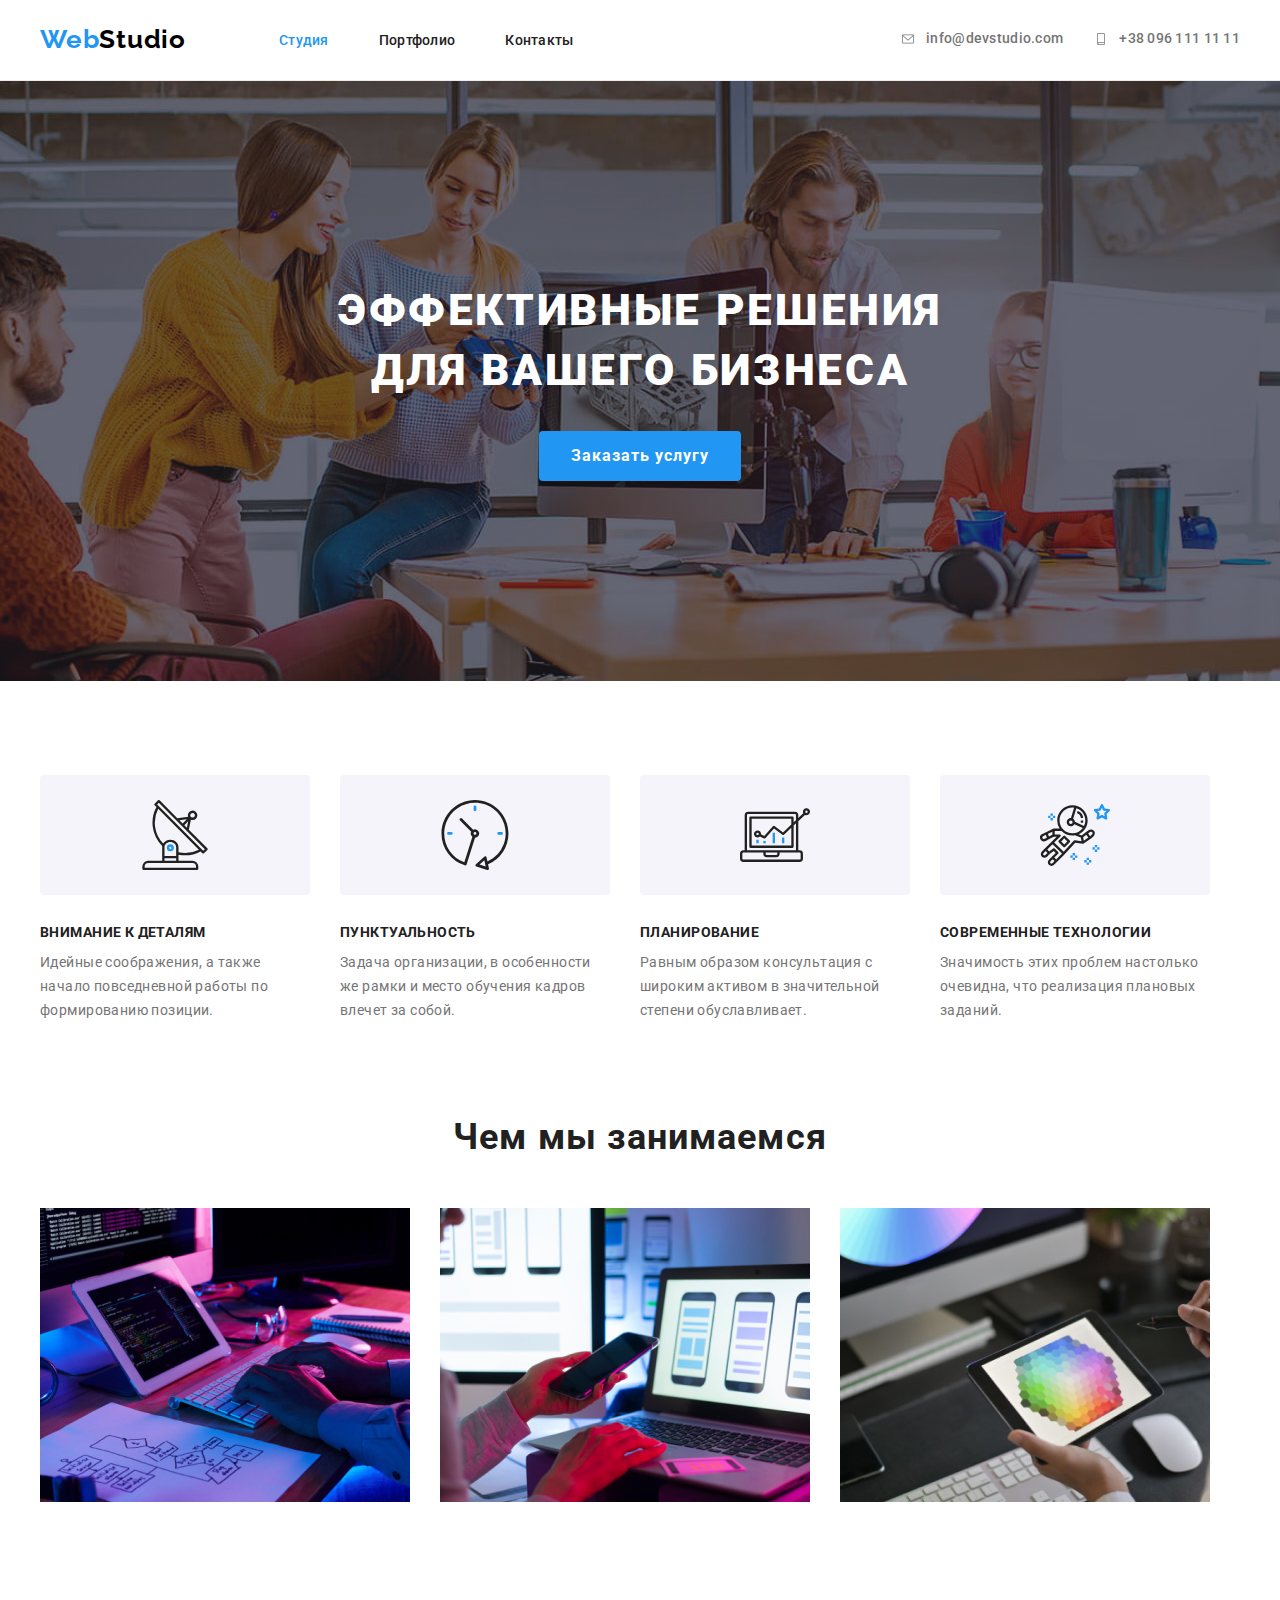
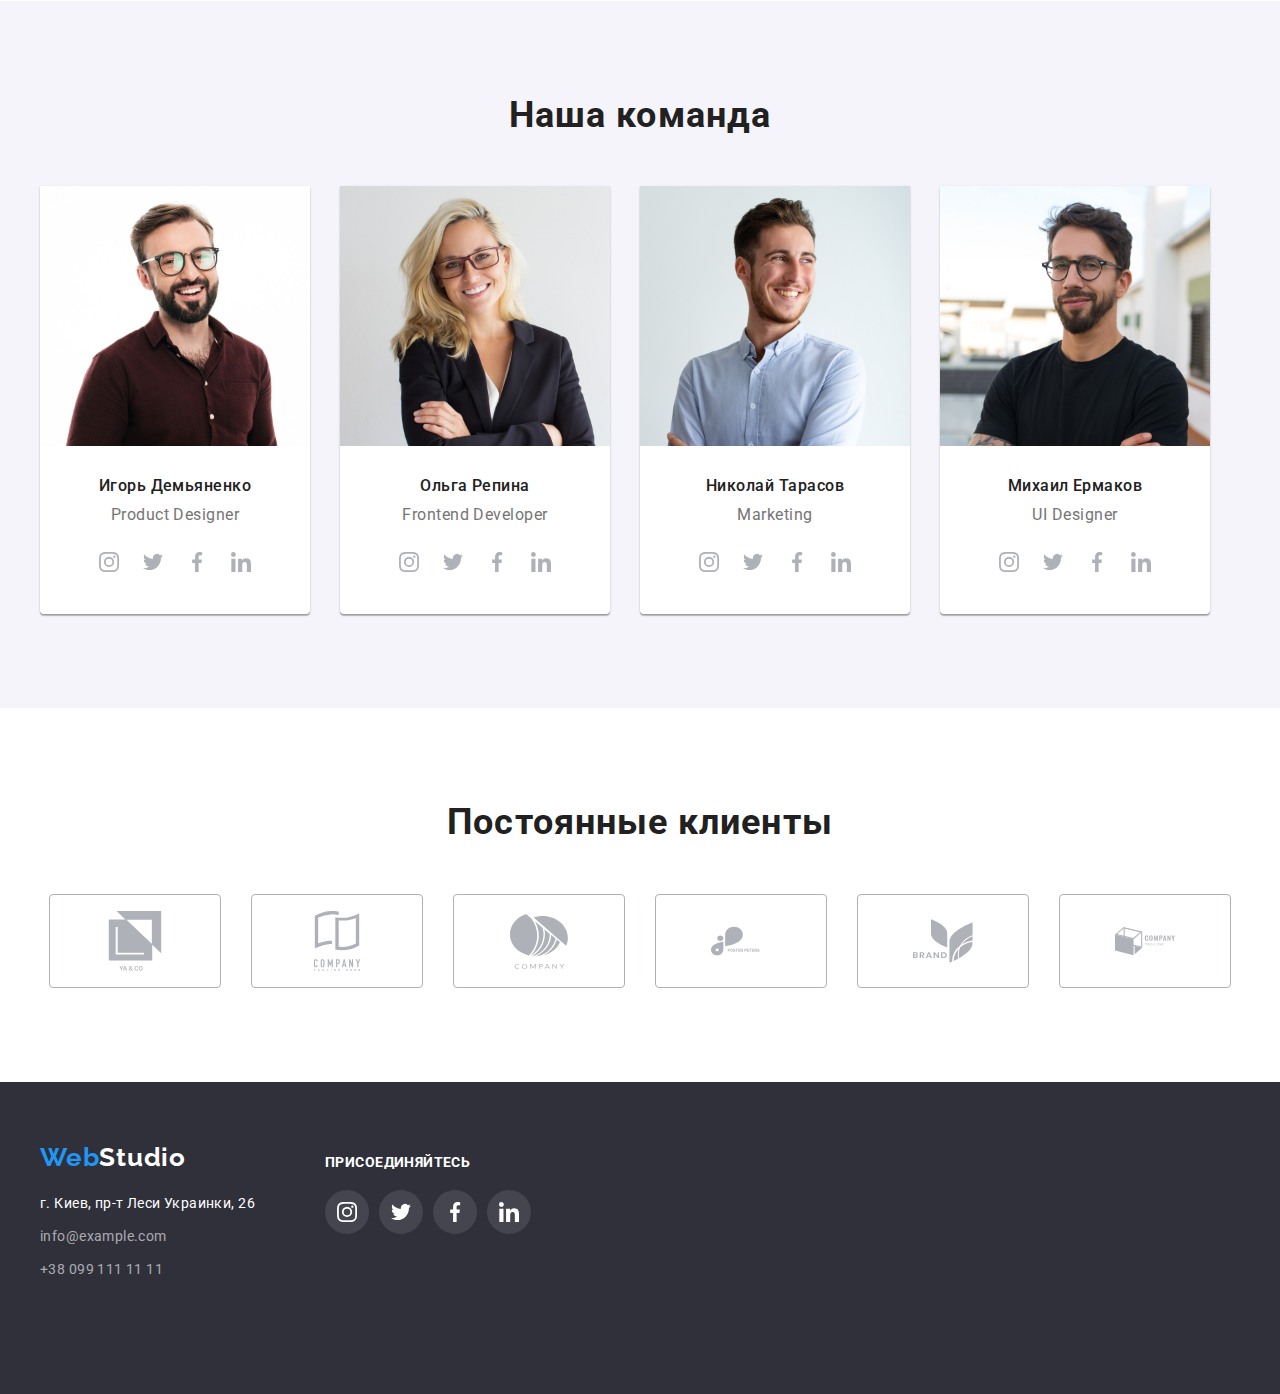
==== commit ae1ae2ab: "finish" ====
--- a/index.html
+++ b/index.html
@@ -9,7 +9,7 @@
   <link rel="preconnect" href="https://fonts.gstatic.com" crossorigin>
   <link href="https://fonts.googleapis.com/css2?family=Raleway:wght@700&family=Roboto:wght@400;500;700;900&display=swap"
     rel="stylesheet">
-    <link rel="stylesheet" href="./css/modern-normalize.css">
+    <link rel="stylesheet" href="https://cdnjs.cloudflare.com/ajax/libs/modern-normalize/1.1.0/modern-normalize.min.css" integrity="sha512-wpPYUAdjBVSE4KJnH1VR1HeZfpl1ub8YT/NKx4PuQ5NmX2tKuGu6U/JRp5y+Y8XG2tV+wKQpNHVUX03MfMFn9Q==" crossorigin="anonymous" referrerpolicy="no-referrer"/>
       <link rel="stylesheet" href="./css/styles.css">
 </head>
 <body>
@@ -27,8 +27,16 @@
         </ul>
         </nav>
     <ul class="hdr-contact list">
-        <li class="item"><a class="hdr-link mail" href="mailto:info@devstudio.com">info@devstudio.com</a></li>
-        <li class="item"><a class="hdr-link tel" href="tel:+380961111111">+38 096 111 11 11</a></li>
+        <li class="item">
+          <a class="hdr-link mail" href="mailto:info@devstudio.com"><svg class="hdr-icon-mail">
+            <use href="./images/icons/symbol-defs3.svg#icon-envelope"></use>
+          </svg>info@devstudio.com</a>
+        </li>
+        <li class="item">
+          <a class="hdr-link tel" href="tel:+380961111111"><svg class="hdr-icon-tel">
+            <use href="./images/icons/symbol-defs3.svg#icon-smartphone"></use>
+          </svg>+38 096 111 11 11</a>
+        </li>
     </ul>
     </div>
   </header>
@@ -45,21 +53,41 @@
    <!-- Cписок особливостей -->
     <section class="section feature">
       <div class="container">
-      <h2 class="feature-title">Особенности</h2>
+      <h2 class="visually-hidden">Особенности</h2>
         <ul class="feature-list list">
-          <li class="item icon-antena">
+          <li class="item">
+            <div class="item-icon">
+              <svg class="feature-icon">
+                <use href="/images/icons/symbol-defs3.svg#icon-antenna"></use>
+              </svg>
+            </div>
             <h3 class="title">Внимание к деталям</h3>
             <p>Идейные соображения, а также начало повседневной работы по формированию позиции.</p>
           </li> 
-          <li class="item icon-clock">
+          <li class="item">
+              <div class="item-icon">
+                <svg class="feature-icon">
+                  <use href="/images/icons/symbol-defs3.svg#icon-clock"></use>
+                </svg>
+              </div>
             <h3 class="title">Пунктуальность</h3> 
             <p>Задача организации, в особенности же рамки и место обучения кадров влечет за собой.</p>
           </li>
-          <li class="item icon-diagram">
+          <li class="item">
+              <div class="item-icon">
+                <svg class="feature-icon">
+                  <use href="/images/icons/symbol-defs3.svg#icon-diagram"></use>
+                </svg>
+              </div>
               <h3 class="title">Планирование</h3>
               <p>Равным образом консультация с широким активом в значительной степени обуславливает.</p>
           </li>
-          <li class="item icon-astro">
+          <li class="item">
+              <div class="item-icon">
+                <svg class="feature-icon">
+                  <use href="/images/icons/symbol-defs3.svg#icon-astronaut"></use>
+                </svg>
+              </div>
               <h3 class="title">Современные технологии</h3>
               <p>Значимость этих проблем настолько очевидна, что реализация плановых заданий.</p>
           </li>
@@ -91,14 +119,14 @@
             <li class="team-link-item">
               <a href="" class="social">
                 <svg class="link-icon inst">
-                  <use href="./images/icons/symbol-defs2.svg#icon-instagram" ></use>
+                  <use href="./images/icons/symbol-defs3.svg#icon-instagram" ></use>
                 </svg>
               </a>
             </li>
             <li class="team-link-item">
               <a href="" class="social">
                 <svg class="link-icon twitter">
-                  <use href="./images/icons/symbol-defs2.svg#icon-twitter" ></use>
+                  <use href="./images/icons/symbol-defs3.svg#icon-twitter" ></use>
                 </svg>
               </a>
             </li>
@@ -106,14 +134,14 @@
               <a href="" class="social">
                 <svg class="link-icon facebook"
                 >
-                  <use href="./images/icons/symbol-defs2.svg#icon-facebook" ></use>
+                  <use href="./images/icons/symbol-defs3.svg#icon-facebook" ></use>
                 </svg>
               </a>
             </li>
             <li class="team-link-item">
               <a href="" class="social">
                 <svg class="link-icon linkedin">
-                  <use href="./images/icons/symbol-defs2.svg#icon-linkedin" ></use>
+                  <use href="./images/icons/symbol-defs3.svg#icon-linkedin" ></use>
                 </svg>
               </a>
             </li>
@@ -129,28 +157,28 @@
             <li class="team-link-item">
               <a href="" class="social">
                 <svg class="link-icon inst">
-                  <use href="./images/icons/symbol-defs2.svg#icon-instagram"></use>
+                  <use href="./images/icons/symbol-defs3.svg#icon-instagram"></use>
                 </svg>
               </a>
             </li>
             <li class="team-link-item">
               <a href="" class="social">
                 <svg class="link-icon twitter">
-                  <use href="./images/icons/symbol-defs2.svg#icon-twitter"></use>
+                  <use href="./images/icons/symbol-defs3.svg#icon-twitter"></use>
                 </svg>
               </a>
             </li>
             <li class="team-link-item">
               <a href="" class="social">
                 <svg class="link-icon facebook">
-                  <use href="./images/icons/symbol-defs2.svg#icon-facebook"></use>
+                  <use href="./images/icons/symbol-defs3.svg#icon-facebook"></use>
                 </svg>
               </a>
             </li>
             <li class="team-link-item">
               <a href="" class="social">
                 <svg class="link-icon linkedin">
-                  <use href="./images/icons/symbol-defs2.svg#icon-linkedin"></use>
+                  <use href="./images/icons/symbol-defs3.svg#icon-linkedin"></use>
                 </svg>
               </a>
             </li>
@@ -166,28 +194,28 @@
             <li class="team-link-item">
               <a href="" class="social">
                 <svg class="link-icon inst">
-                  <use href="./images/icons/symbol-defs2.svg#icon-instagram"></use>
+                  <use href="./images/icons/symbol-defs3.svg#icon-instagram"></use>
                 </svg>
               </a>
             </li>
             <li class="team-link-item">
               <a href="" class="social">
                 <svg class="link-icon twitter">
-                  <use href="./images/icons/symbol-defs2.svg#icon-twitter"></use>
+                  <use href="./images/icons/symbol-defs3.svg#icon-twitter"></use>
                 </svg>
               </a>
             </li>
             <li class="team-link-item">
               <a href="" class="social">
                 <svg class="link-icon facebook">
-                  <use href="./images/icons/symbol-defs2.svg#icon-facebook"></use>
+                  <use href="./images/icons/symbol-defs3.svg#icon-facebook"></use>
                 </svg>
               </a>
             </li>
             <li class="team-link-item">
               <a href="" class="social">
                 <svg class="link-icon linkedin">
-                  <use href="./images/icons/symbol-defs2.svg#icon-linkedin"></use>
+                  <use href="./images/icons/symbol-defs3.svg#icon-linkedin"></use>
                 </svg>
               </a>
             </li>
@@ -203,28 +231,28 @@
             <li class="team-link-item">
               <a href="" class="social">
                 <svg class="link-icon inst">
-                  <use href="./images/icons/symbol-defs2.svg#icon-instagram"></use>
+                  <use href="./images/icons/symbol-defs3.svg#icon-instagram"></use>
                 </svg>
               </a>
             </li>
             <li class="team-link-item">
               <a href="" class="social">
                 <svg class="link-icon twitter">
-                  <use href="./images/icons/symbol-defs2.svg#icon-twitter"></use>
+                  <use href="./images/icons/symbol-defs3.svg#icon-twitter"></use>
                 </svg>
               </a>
             </li>
             <li class="team-link-item">
               <a href="" class="social">
                 <svg class="link-icon facebook">
-                  <use href="./images/icons/symbol-defs2.svg#icon-facebook"></use>
+                  <use href="./images/icons/symbol-defs3.svg#icon-facebook"></use>
                 </svg>
               </a>
             </li>
             <li class="team-link-item">
               <a href="" class="social">
                 <svg class="link-icon linkedin">
-                  <use href="./images/icons/symbol-defs2.svg#icon-linkedin"></use>
+                  <use href="./images/icons/symbol-defs3.svg#icon-linkedin"></use>
                 </svg>
               </a>
             </li>
@@ -236,16 +264,52 @@
       </div>
     </section>
     <!-- Постоянные клиенты -->
-    <section class="section customers">
+    <section class="section clients">
       <div class="container">
-      <h2 class="section-title customers">Постоянные клиенты</h2>
-      <ul class="customers-list list">
-        <li class="item"><a href=""></a></li>
-        <li class="item"><a href=""></a></li>
-        <li class="item"><a href=""></a></li>
-        <li class="item"><a href=""></a></li>
-        <li class="item"><a href=""></a></li>
-        <li class="item"><a href=""></a></li>
+      <h2 class="section-title clients">Постоянные клиенты</h2>
+      <ul class="clients-list list">
+        <li class="clients-item" >
+          <a href="" class="clients-link">
+            <svg class="clients-icon">
+              <use href="./images/icons/symbol-defs3.svg#icon-client1"></use>
+            </svg>
+          </a>
+        </li>
+        <li class="clients-item">
+          <a href="" class="clients-link">
+            <svg class="clients-icon">
+              <use href="./images/icons/symbol-defs3.svg#icon-client2"></use>
+            </svg>
+          </a>
+        </li>
+        <li class="clients-item">
+          <a href="" class="clients-link">
+            <svg class="clients-icon">
+              <use href="./images/icons/symbol-defs3.svg#icon-client3"></use>
+            </svg>
+          </a>
+        </li>
+        <li class="clients-item">
+          <a href="" class="clients-link">
+            <svg class="clients-icon">
+              <use href="./images/icons/symbol-defs3.svg#icon-client4"></use>
+            </svg>
+          </a>
+        </li>
+        <li class="clients-item">
+          <a href="" class="clients-link">
+            <svg class="clients-icon">
+              <use href="./images/icons/symbol-defs3.svg#icon-client5"></use>
+            </svg>
+          </a>
+        </li>
+        <li class="clients-item">
+          <a href="" class="clients-link">
+            <svg class="clients-icon">
+              <use href="./images/icons/symbol-defs3.svg#icon-client6"></use>
+            </svg>
+          </a>
+        </li>
       </ul>
     </div>
     </section>
@@ -275,28 +339,28 @@
           <li class="footer-link-item">
             <a href="" class="footer-social">
               <svg class="footer-link-icon">
-                <use href="./images/icons/symbol-defs2.svg#icon-instagram"></use>
+                <use href="./images/icons/symbol-defs3.svg#icon-instagram"></use>
               </svg>
             </a>
           </li>
           <li class="footer-link-item">
             <a href="" class="footer-social">
               <svg class="footer-link-icon">
-                <use href="./images/icons/symbol-defs2.svg#icon-twitter"></use>
+                <use href="./images/icons/symbol-defs3.svg#icon-twitter"></use>
               </svg>
             </a>
           </li>
           <li class="footer-link-item">
             <a href="" class="footer-social">
               <svg class="footer-link-icon">
-                <use href="./images/icons/symbol-defs2.svg#icon-facebook"></use>
+                <use href="./images/icons/symbol-defs3.svg#icon-facebook"></use>
               </svg>
             </a>
           </li>
           <li class="footer-link-item">
             <a href="" class="footer-social">
               <svg class="footer-link-icon">
-                <use href="./images/icons/symbol-defs2.svg#icon-linkedin"></use>
+                <use href="./images/icons/symbol-defs3.svg#icon-linkedin"></use>
               </svg>
             </a>
           </li>
--- a/css/styles.css
+++ b/css/styles.css
@@ -18,25 +18,35 @@
 line-height: 1.33;
 }
 
-h2, h3, p {
+
+/* Нижче буде скидування стилів для тегів */
+p, h1, h2, h3, h4, h5, h6 {
   margin: 0;
 }
 
-ul{
+
+ul, ol{
   margin: 0;
   padding: 0;
 }
 
+button{
+  cursor: pointer;
+}
+
+address{
+  font-style: normal;
+}
+
 
 .container {
   width: 1200px;
-  margin-top: 0;
-  margin-bottom: 0;
-  margin-right: auto;
-  margin-left: auto;
+  margin: 0 auto;
  padding-left: 15px;
  padding-right: 15px;
 }
+
+/* контейнерів може бути декілька, якщо секції різної ширини */
 
 .list{
 padding-top: 0;
@@ -50,42 +60,66 @@
 list-style: none;
 }
 
+/* скидує стилі списків */
+
+.visually-hidden{
+  position: absolute;
+  width: 1px;
+  height: 1px;
+  margin: -1px;
+  border: 0;
+  padding: 0;
+  
+  white-space: nowrap;
+  clip-path: inset(100%);
+  clip: rect(0 0 0 0);
+  overflow: hidden;
+}
+/* приховує елементи без втрати семантики */
+
+
 /* ========HEADER======= */
 
 .hdr{
 border-bottom: 1px solid 
 #ECECEC;
 }
+
+
+.hdr-nav-contact{
+display: flex;
+align-items: center;
+justify-content: space-between;
+}
+
 .hdr-nav{
 display: flex;
-margin-right: 0;
-}
-
-.hdr-nav-contact{
-display: flex;
-}
-
+align-items: center;
+}
 
 .logo {
+font-family: 'Raleway',sans-serif;
+font-weight: 700;
+font-size: 26px;
+line-height: 1.19;
+letter-spacing: 0.03em;
+color: black;
+text-decoration:none;
 padding-top: 24px;
 padding-bottom: 25px;
-display: block;
-font-family: 'Raleway';
-font-weight: 700;
-font-size: 26px;
-line-height: 1.2;
-letter-spacing: 0.03em;
-color: black;
-text-decoration:none;
-}
+}
+
+.logo span{
+color: var(--accent-color)
+}
+
+
 
 .logo:hover{
 color: var(--link-hover-color);
 }
 
-.logo span{
-color: var(--accent-color)
-}
+
 
 /* site-nav */
 .site-nav{
@@ -101,9 +135,14 @@
   margin-left: 50px;
 }
 
+.site-nav-list{
+display: flex;
+margin-right: 305px;
+}
+
 
 .site-nav .link {
-display: block;
+
 padding-top: 32px;
 padding-bottom: 32px;
 
@@ -111,7 +150,7 @@
 font-style: normal;
 font-weight: 500;
 font-size: 14px;
-line-height: 1.2;
+line-height: 1.1;
 letter-spacing: 0.02em;
 text-decoration:none;
 
@@ -130,8 +169,8 @@
 
 
 .hdr-contact.list{
-display: inline-flex;
-margin-left: 305px;
+display: flex;
+margin-left: auto;
 }
 
 
@@ -140,48 +179,66 @@
 
 }
 
+.hdr-contact .item{
+  display: flex;
+  align-items: center;
+  justify-content: center;
+}
+
 .hdr-contact .hdr-link {
-display: inline-block;
-padding-top: 32px;
-padding-bottom: 32px;
+display: flex;align-items: center;
+padding-top: 24px;
+padding-bottom: 25px;
 color: var(--primary-text-color);
 text-decoration:none;
 font-style: normal;
 font-weight: 500;
 font-size: 14px;
-line-height: 1.2;
+line-height: 1.14;
 letter-spacing: 0.02em;
 
 }
 
-
-/* намагалася додати свг іконку */
-
-/* .hdr-contact .hdr-link::before{
-width: 16px;
-height: 16px;
-content: "";background-color: red;
-} */
-
 .hdr-contact .hdr-link:hover,
-.hdr-contact .hdr-link:focus 
-{
-color: var(--accent-color)
+.hdr-contact .hdr-link:focus, 
+.hdr-contact .hdr-link:hover .hdr-icon-mail,
+.hdr-contact .hdr-link:hover .hdr-icon-tel, 
+.hdr-contact .hdr-link:focus .hdr-icon-mail,
+.hdr-contact .hdr-link:focus .hdr-icon-tel{ 
+color: var(--accent-color);
+fill: var(--accent-color);
+}
+
+
+
+.hdr-icon-mail{
+  width: 16px;
+  height: 12px;
+  margin-right: 10px;
+  fill: 
+rgba(117, 117, 117, 1);
+}
+
+.hdr-icon-tel{
+  width: 16px;
+  height: 12px;
+  margin-right: 10px;
+  fill: 
+rgba(117, 117, 117, 1);
 }
  
 /* ========ORDER======= */
 /* Эффективные решения для вашего бизнеса */
 
 section.hero{
-background-color: var(--primary-bg-color);
-background-image: linear-gradient(to right, rgba(47, 48, 58, 0.4), rgba(47, 48, 58, 0.4)), url(../images/hero-bg.jpg);
-background-repeat: no-repeat;
-background-position:center;
 padding-top: 200px;
 padding-bottom: 200px;
 align-items: center;
 text-align: center;
-}
+background-color: var(--primary-bg-color);
+background-image: linear-gradient(to right, rgba(47, 48, 58, 0.4), rgba(47, 48, 58, 0.4)), url(../images/hero-bg.jpg);
+background-repeat: no-repeat;
+background-position:center;}
 
 .section-title{
 color: var(--title-color);
@@ -239,16 +296,12 @@
  background-color: var(--bg-color-wite);
 }
 
-.feature-title{
-font-size: 0;
-}
-
 .feature-list{
   display: flex;
 }
 
 .feature-list .item{
-  width: 270px;
+  max-width: 270px;
 }
 
 .feature-list .item p{
@@ -260,52 +313,23 @@
   margin-left: 30px;
 }
 
-.feature-list .item::before{
-  display:block;
-  content: "";
+.item-icon{
+  display: flex;
+  align-items: center;
+  justify-content: center;
+  width: 270px;
   height: 120px;
-}
-
-.feature-list .item::before{
-  display:block;
-  content: "";
-  height: 120px;
-}
-
-.feature-list .item::before{
-  display:block;
-  content: "";
-  height: 120px;
+  margin-bottom: 30px;
+  background-color: var(--bg-another-color);
   border-radius: 4px;
-  background-repeat: no-repeat;
-  background-position: center;
-  background-color: var(--bg-another-color);
-}
-
-.icon-antena::before{
-background-image: url(../images/icons/antenna.svg);
-}
-
-.icon-clock::before{
-background-image: url(../images/icons/clock.svg)
-}
-
-.icon-diagram::before{
-background-image: url(../images/icons/diagram.svg)
-}
-
-.icon-astro::before{
-background-image: url(../images/icons/astronaut.svg)
-}
-
-.feature-list .item::before{
-  display:block;
-  content: "";
-  height: 120px;
+}
+
+.feature-icon{
+  width: 70px;
+  height: 70px;
 }
 
 .feature-list .title {
-margin-top: 30px;
 margin-bottom: 10px;
 color: var(--title-color);
 font-weight: 700;
@@ -343,7 +367,7 @@
 }
 
 .section-title.work,
-.section-title.team, .section-title.customers{
+.section-title.team, .section-title.clients{
 margin-top: 0;
 margin-bottom: 50px;
 font-weight: 700;
@@ -426,11 +450,55 @@
 
 /* =====CUSTOMERS=== */
 /* Постоянные клиетны */
-
-.section.customers{
+s.ection-title.clients{
+  margin-bottom: 50px;
+}
+
+.section.clients{
   padding-top: 94px;
   padding-bottom: 94px;
 }
+
+.clients-list{
+display: flex;
+justify-content: center;
+}
+
+.clients-list .clients-item+.clients-item{ 
+  margin-left: 30px;
+}
+
+.clients-link{
+  display: flex;
+  width: 170px;
+  height: 92px;
+ border: 1px solid #AFB1B8;
+border-radius: 4px;
+align-items: center;
+justify-content: center;
+}
+
+
+.clients-link:hover .clients-icon,
+.clients-link:focus .clients-icon
+{
+fill: var(--accent-color);
+}
+
+.clients-link:hover,
+.clients-link:focus{
+  border: 1px solid var(--accent-color);
+}
+
+.clients-icon{
+  width: 106px;
+  height: 60px;
+  fill: #AFB1B8;
+}
+
+
+
+
 
 /*========FOOTER========*/
 .container.footer{
@@ -465,7 +533,6 @@
 .logo-footer:hover{
 color: var(--link-hover-color);
 }
-
 
 .contact-adres{
 display: block;
@@ -485,7 +552,6 @@
 
 .contact-tel{
   display: block;
-
 }
 
 .contact-mail, .contact-tel{
@@ -509,7 +575,7 @@
   color: var(--link-hover-color);
 }
 
-/* footer variant 2 */
+
 
 .footer-link{
   margin-left: 70px;
@@ -547,7 +613,9 @@
      fill:var(--bg-prioritet-color);
 }
 
-.footer-social:hover{
+.footer-social:hover,
+.footer-social:focus
+{
   background-color: var(--accent-color);
 }
 
@@ -623,10 +691,16 @@
 margin: 15px;
 }
 
+
 .portfolio-list {
   display:flex;
   flex-wrap: wrap;
   margin: -15px;
+}
+
+.portfolio-list .item:hover{
+box-shadow: 0px 1px 1px rgba(0, 0, 0, 0.12), 0px 4px 4px rgba(0, 0, 0, 0.06), 1px 4px 6px rgba(0, 0, 0, 0.16);
+cursor: pointer;
 }
 
 .portf-card{
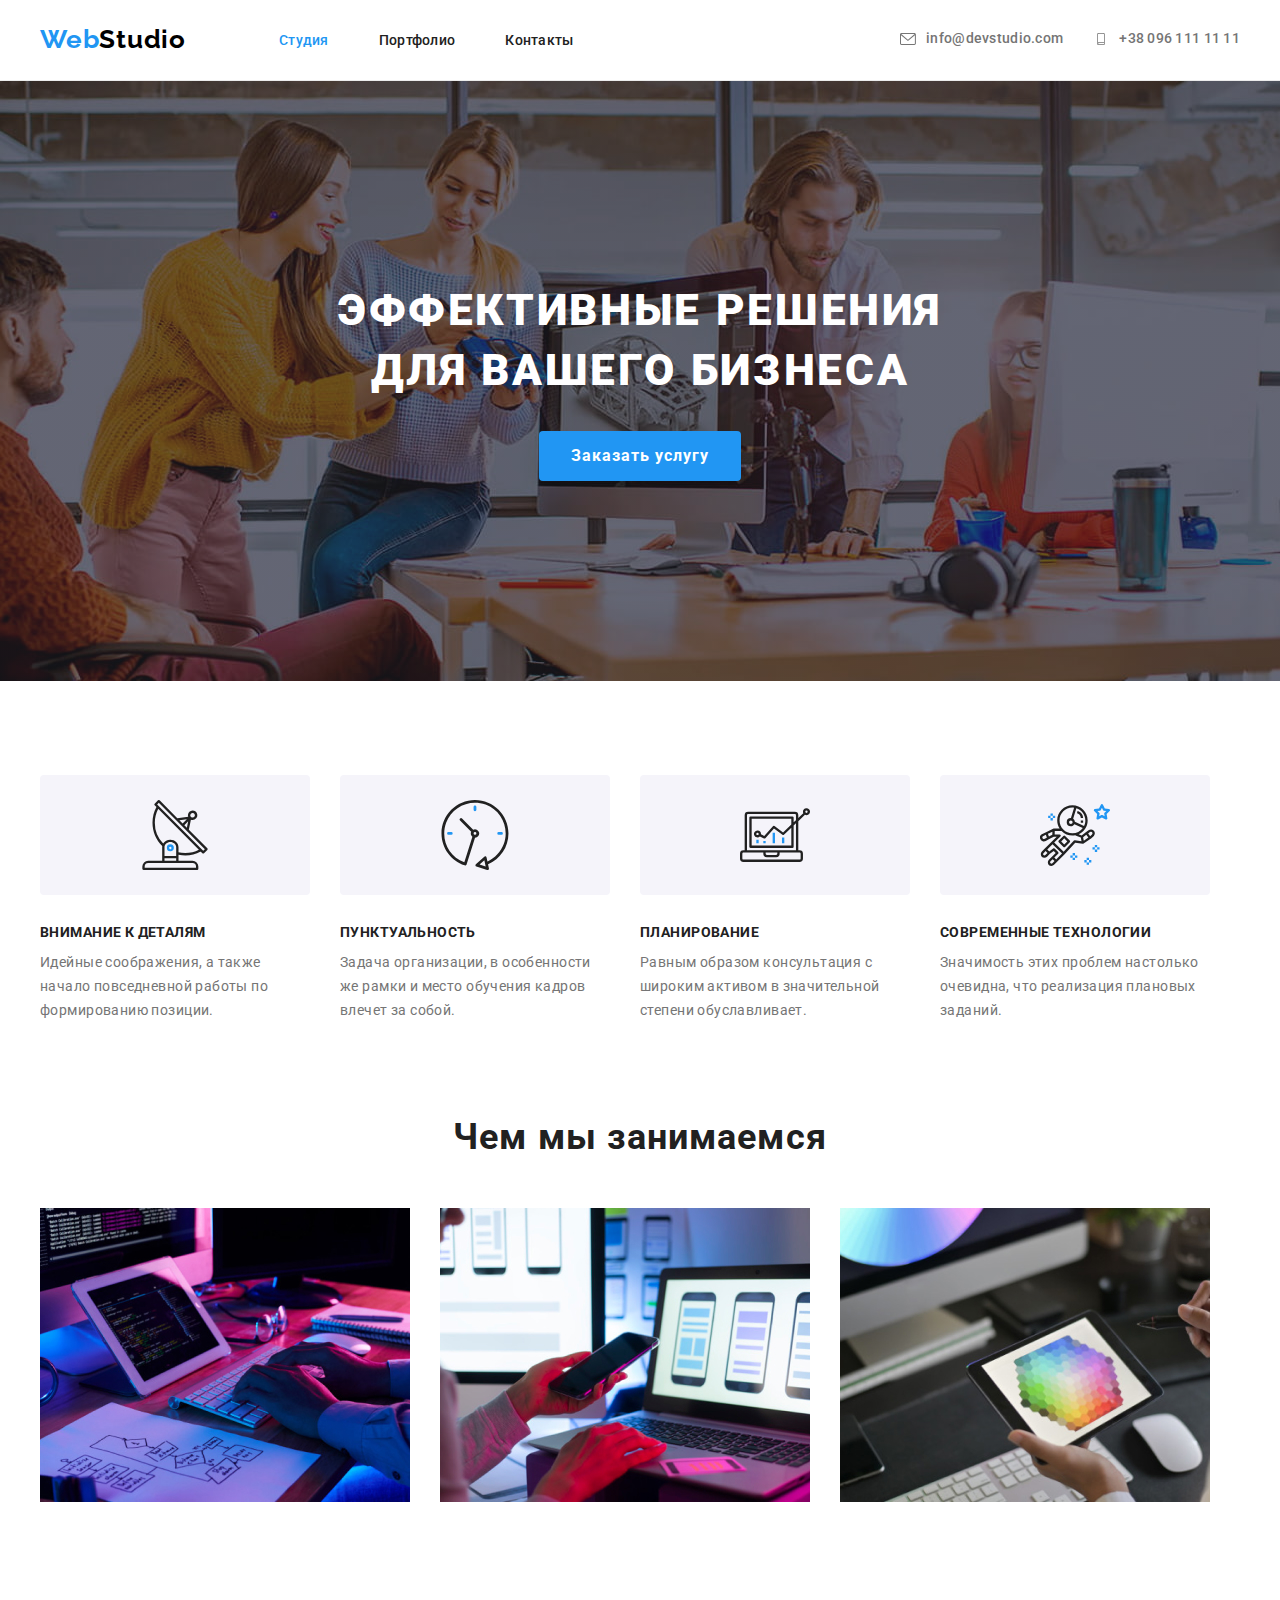
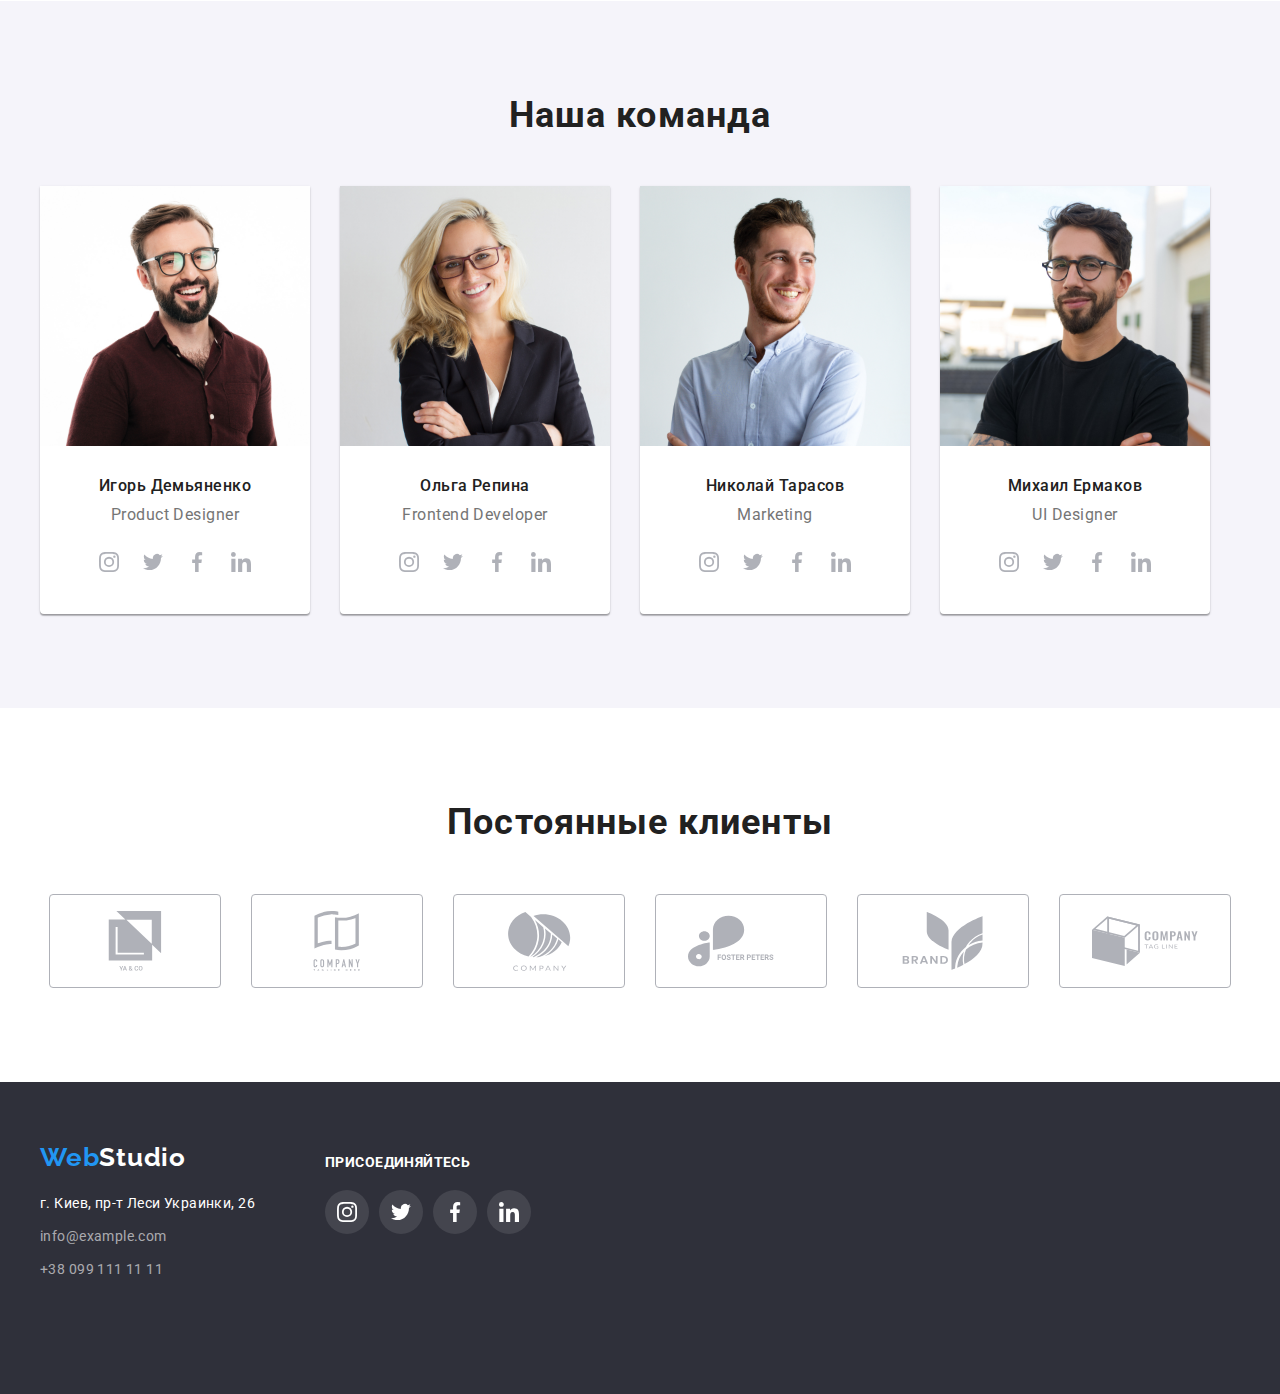
==== commit 78263b86: "svg problem fix" ====
--- a/index.html
+++ b/index.html
@@ -14,7 +14,6 @@
 </head>
 <body>
   <!-- Шапка сторінки з логотипом (верхній блок)-->
-   
   <header class="hdr">
     <div class="container hdr-nav-contact">
     <nav class="hdr-nav" >
@@ -29,12 +28,12 @@
     <ul class="hdr-contact list">
         <li class="item">
           <a class="hdr-link mail" href="mailto:info@devstudio.com"><svg class="hdr-icon-mail">
-            <use href="./images/icons/symbol-defs3.svg#icon-envelope"></use>
+            <use href="./images/icons/symbol-defs.svg#icon-envelope"></use>
           </svg>info@devstudio.com</a>
         </li>
         <li class="item">
           <a class="hdr-link tel" href="tel:+380961111111"><svg class="hdr-icon-tel">
-            <use href="./images/icons/symbol-defs3.svg#icon-smartphone"></use>
+            <use href="./images/icons/symbol-defs.svg#icon-smartphone"></use>
           </svg>+38 096 111 11 11</a>
         </li>
     </ul>
@@ -58,7 +57,7 @@
           <li class="item">
             <div class="item-icon">
               <svg class="feature-icon">
-                <use href="/images/icons/symbol-defs3.svg#icon-antenna"></use>
+                <use href="/images/icons/symbol-defs.svg#icon-antenna"></use>
               </svg>
             </div>
             <h3 class="title">Внимание к деталям</h3>
@@ -67,7 +66,7 @@
           <li class="item">
               <div class="item-icon">
                 <svg class="feature-icon">
-                  <use href="/images/icons/symbol-defs3.svg#icon-clock"></use>
+                  <use href="/images/icons/symbol-defs.svg#icon-clock"></use>
                 </svg>
               </div>
             <h3 class="title">Пунктуальность</h3> 
@@ -76,7 +75,7 @@
           <li class="item">
               <div class="item-icon">
                 <svg class="feature-icon">
-                  <use href="/images/icons/symbol-defs3.svg#icon-diagram"></use>
+                  <use href="/images/icons/symbol-defs.svg#icon-diagram"></use>
                 </svg>
               </div>
               <h3 class="title">Планирование</h3>
@@ -85,7 +84,7 @@
           <li class="item">
               <div class="item-icon">
                 <svg class="feature-icon">
-                  <use href="/images/icons/symbol-defs3.svg#icon-astronaut"></use>
+                  <use href="/images/icons/symbol-defs.svg#icon-astronaut"></use>
                 </svg>
               </div>
               <h3 class="title">Современные технологии</h3>
@@ -119,14 +118,14 @@
             <li class="team-link-item">
               <a href="" class="social">
                 <svg class="link-icon inst">
-                  <use href="./images/icons/symbol-defs3.svg#icon-instagram" ></use>
+                  <use href="./images/icons/symbol-defs.svg#icon-instagram" ></use>
                 </svg>
               </a>
             </li>
             <li class="team-link-item">
               <a href="" class="social">
                 <svg class="link-icon twitter">
-                  <use href="./images/icons/symbol-defs3.svg#icon-twitter" ></use>
+                  <use href="./images/icons/symbol-defs.svg#icon-twitter" ></use>
                 </svg>
               </a>
             </li>
@@ -134,14 +133,14 @@
               <a href="" class="social">
                 <svg class="link-icon facebook"
                 >
-                  <use href="./images/icons/symbol-defs3.svg#icon-facebook" ></use>
+                  <use href="./images/icons/symbol-defs.svg#icon-facebook" ></use>
                 </svg>
               </a>
             </li>
             <li class="team-link-item">
               <a href="" class="social">
                 <svg class="link-icon linkedin">
-                  <use href="./images/icons/symbol-defs3.svg#icon-linkedin" ></use>
+                  <use href="./images/icons/symbol-defs.svg#icon-linkedin" ></use>
                 </svg>
               </a>
             </li>
@@ -157,28 +156,28 @@
             <li class="team-link-item">
               <a href="" class="social">
                 <svg class="link-icon inst">
-                  <use href="./images/icons/symbol-defs3.svg#icon-instagram"></use>
+                  <use href="./images/icons/symbol-defs.svg#icon-instagram"></use>
                 </svg>
               </a>
             </li>
             <li class="team-link-item">
               <a href="" class="social">
                 <svg class="link-icon twitter">
-                  <use href="./images/icons/symbol-defs3.svg#icon-twitter"></use>
+                  <use href="./images/icons/symbol-defs.svg#icon-twitter"></use>
                 </svg>
               </a>
             </li>
             <li class="team-link-item">
               <a href="" class="social">
                 <svg class="link-icon facebook">
-                  <use href="./images/icons/symbol-defs3.svg#icon-facebook"></use>
+                  <use href="./images/icons/symbol-defs.svg#icon-facebook"></use>
                 </svg>
               </a>
             </li>
             <li class="team-link-item">
               <a href="" class="social">
                 <svg class="link-icon linkedin">
-                  <use href="./images/icons/symbol-defs3.svg#icon-linkedin"></use>
+                  <use href="./images/icons/symbol-defs.svg#icon-linkedin"></use>
                 </svg>
               </a>
             </li>
@@ -194,28 +193,28 @@
             <li class="team-link-item">
               <a href="" class="social">
                 <svg class="link-icon inst">
-                  <use href="./images/icons/symbol-defs3.svg#icon-instagram"></use>
+                  <use href="./images/icons/symbol-defs.svg#icon-instagram"></use>
                 </svg>
               </a>
             </li>
             <li class="team-link-item">
               <a href="" class="social">
                 <svg class="link-icon twitter">
-                  <use href="./images/icons/symbol-defs3.svg#icon-twitter"></use>
+                  <use href="./images/icons/symbol-defs.svg#icon-twitter"></use>
                 </svg>
               </a>
             </li>
             <li class="team-link-item">
               <a href="" class="social">
                 <svg class="link-icon facebook">
-                  <use href="./images/icons/symbol-defs3.svg#icon-facebook"></use>
+                  <use href="./images/icons/symbol-defs.svg#icon-facebook"></use>
                 </svg>
               </a>
             </li>
             <li class="team-link-item">
               <a href="" class="social">
                 <svg class="link-icon linkedin">
-                  <use href="./images/icons/symbol-defs3.svg#icon-linkedin"></use>
+                  <use href="./images/icons/symbol-defs.svg#icon-linkedin"></use>
                 </svg>
               </a>
             </li>
@@ -231,28 +230,28 @@
             <li class="team-link-item">
               <a href="" class="social">
                 <svg class="link-icon inst">
-                  <use href="./images/icons/symbol-defs3.svg#icon-instagram"></use>
+                  <use href="./images/icons/symbol-defs.svg#icon-instagram"></use>
                 </svg>
               </a>
             </li>
             <li class="team-link-item">
               <a href="" class="social">
                 <svg class="link-icon twitter">
-                  <use href="./images/icons/symbol-defs3.svg#icon-twitter"></use>
+                  <use href="./images/icons/symbol-defs.svg#icon-twitter"></use>
                 </svg>
               </a>
             </li>
             <li class="team-link-item">
               <a href="" class="social">
                 <svg class="link-icon facebook">
-                  <use href="./images/icons/symbol-defs3.svg#icon-facebook"></use>
+                  <use href="./images/icons/symbol-defs.svg#icon-facebook"></use>
                 </svg>
               </a>
             </li>
             <li class="team-link-item">
               <a href="" class="social">
                 <svg class="link-icon linkedin">
-                  <use href="./images/icons/symbol-defs3.svg#icon-linkedin"></use>
+                  <use href="./images/icons/symbol-defs.svg#icon-linkedin"></use>
                 </svg>
               </a>
             </li>
@@ -271,42 +270,42 @@
         <li class="clients-item" >
           <a href="" class="clients-link">
             <svg class="clients-icon">
-              <use href="./images/icons/symbol-defs3.svg#icon-client1"></use>
-            </svg>
-          </a>
-        </li>
-        <li class="clients-item">
-          <a href="" class="clients-link">
-            <svg class="clients-icon">
-              <use href="./images/icons/symbol-defs3.svg#icon-client2"></use>
-            </svg>
-          </a>
-        </li>
-        <li class="clients-item">
-          <a href="" class="clients-link">
-            <svg class="clients-icon">
-              <use href="./images/icons/symbol-defs3.svg#icon-client3"></use>
-            </svg>
-          </a>
-        </li>
-        <li class="clients-item">
-          <a href="" class="clients-link">
-            <svg class="clients-icon">
-              <use href="./images/icons/symbol-defs3.svg#icon-client4"></use>
-            </svg>
-          </a>
-        </li>
-        <li class="clients-item">
-          <a href="" class="clients-link">
-            <svg class="clients-icon">
-              <use href="./images/icons/symbol-defs3.svg#icon-client5"></use>
-            </svg>
-          </a>
-        </li>
-        <li class="clients-item">
-          <a href="" class="clients-link">
-            <svg class="clients-icon">
-              <use href="./images/icons/symbol-defs3.svg#icon-client6"></use>
+              <use href="./images/icons/symbol-defs.svg#icon-client1"></use>
+            </svg>
+          </a>
+        </li>
+        <li class="clients-item">
+          <a href="" class="clients-link">
+            <svg class="clients-icon">
+              <use href="./images/icons/symbol-defs.svg#icon-client2"></use>
+            </svg>
+          </a>
+        </li>
+        <li class="clients-item">
+          <a href="" class="clients-link">
+            <svg class="clients-icon">
+              <use href="./images/icons/symbol-defs.svg#icon-client3"></use>
+            </svg>
+          </a>
+        </li>
+        <li class="clients-item">
+          <a href="" class="clients-link">
+            <svg class="clients-icon">
+              <use href="./images/icons/symbol-defs.svg#icon-client4"></use>
+            </svg>
+          </a>
+        </li>
+        <li class="clients-item">
+          <a href="" class="clients-link">
+            <svg class="clients-icon">
+              <use href="./images/icons/symbol-defs.svg#icon-client5"></use>
+            </svg>
+          </a>
+        </li>
+        <li class="clients-item">
+          <a href="" class="clients-link">
+            <svg class="clients-icon">
+              <use href="./images/icons/symbol-defs.svg#icon-client6"></use>
             </svg>
           </a>
         </li>
@@ -339,28 +338,28 @@
           <li class="footer-link-item">
             <a href="" class="footer-social">
               <svg class="footer-link-icon">
-                <use href="./images/icons/symbol-defs3.svg#icon-instagram"></use>
+                <use href="./images/icons/symbol-defs.svg#icon-instagram"></use>
               </svg>
             </a>
           </li>
           <li class="footer-link-item">
             <a href="" class="footer-social">
               <svg class="footer-link-icon">
-                <use href="./images/icons/symbol-defs3.svg#icon-twitter"></use>
+                <use href="./images/icons/symbol-defs.svg#icon-twitter"></use>
               </svg>
             </a>
           </li>
           <li class="footer-link-item">
             <a href="" class="footer-social">
               <svg class="footer-link-icon">
-                <use href="./images/icons/symbol-defs3.svg#icon-facebook"></use>
+                <use href="./images/icons/symbol-defs.svg#icon-facebook"></use>
               </svg>
             </a>
           </li>
           <li class="footer-link-item">
             <a href="" class="footer-social">
               <svg class="footer-link-icon">
-                <use href="./images/icons/symbol-defs3.svg#icon-linkedin"></use>
+                <use href="./images/icons/symbol-defs.svg#icon-linkedin"></use>
               </svg>
             </a>
           </li>
